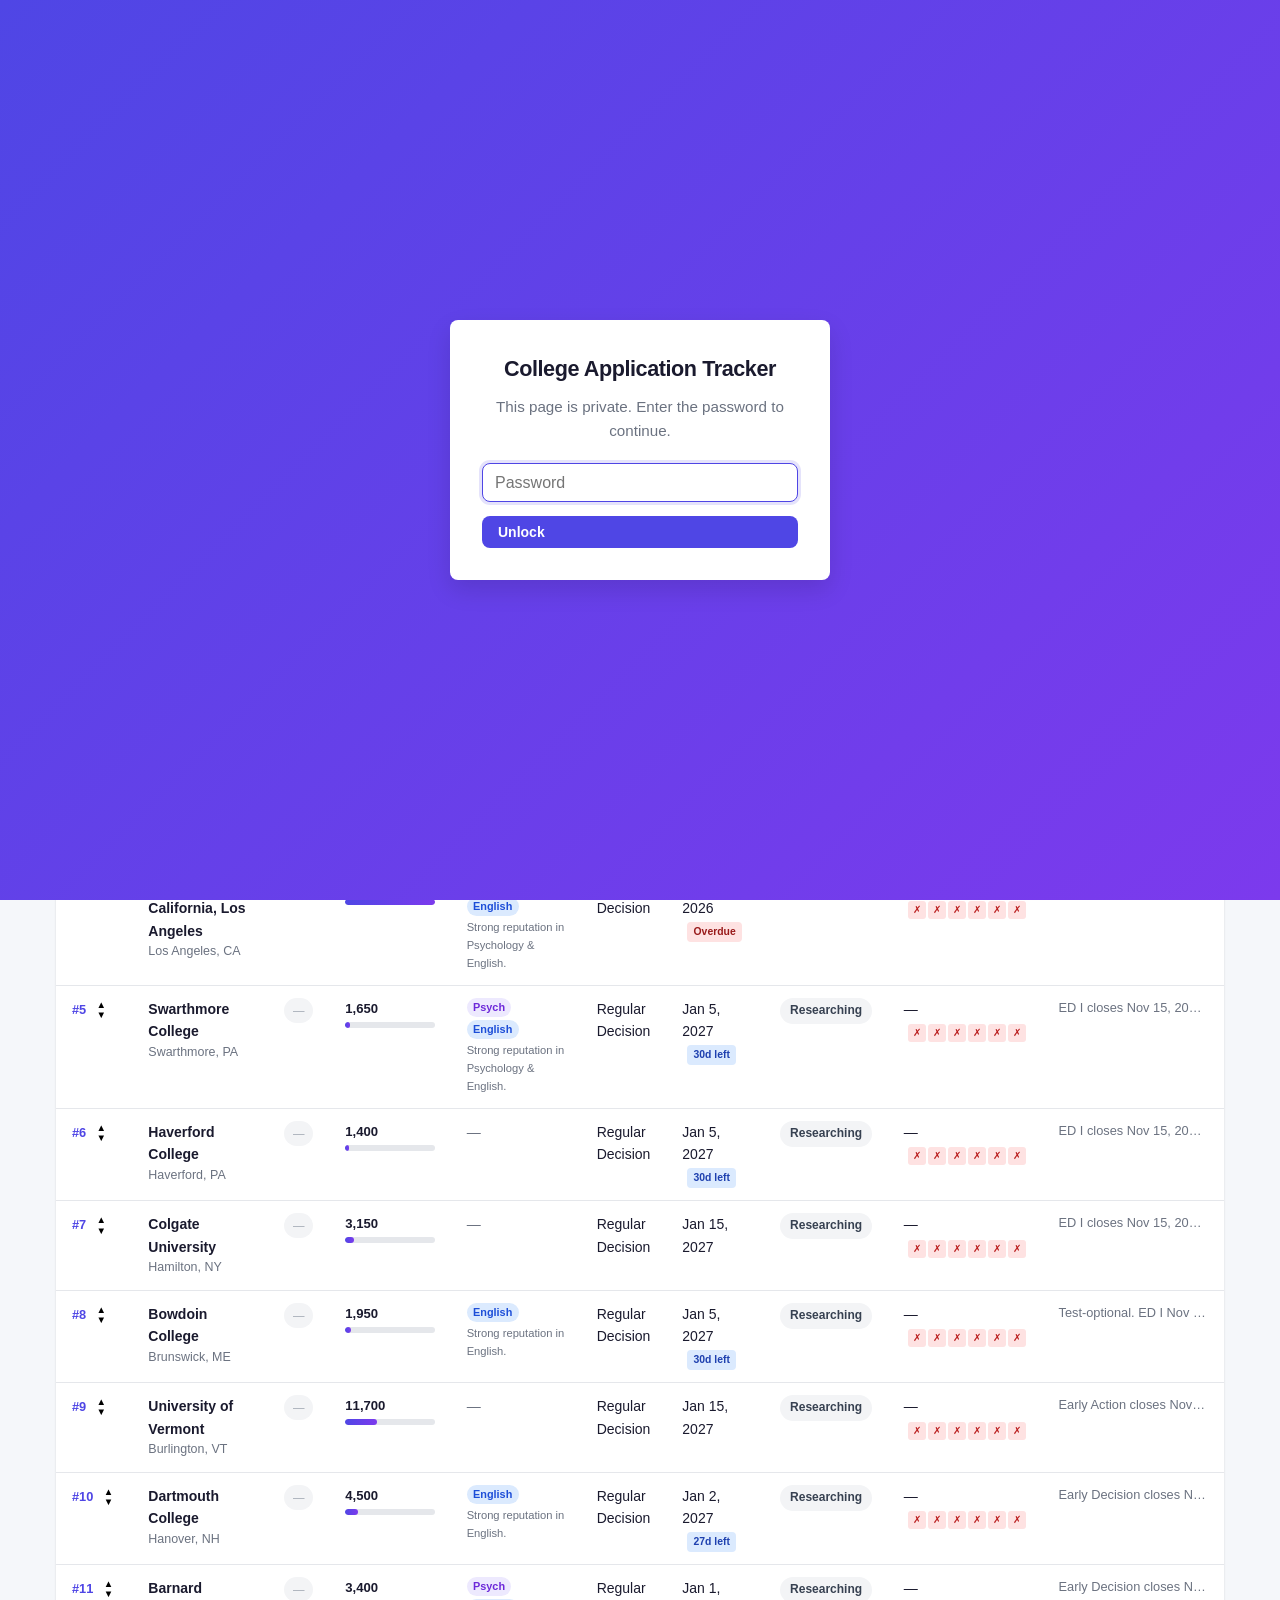
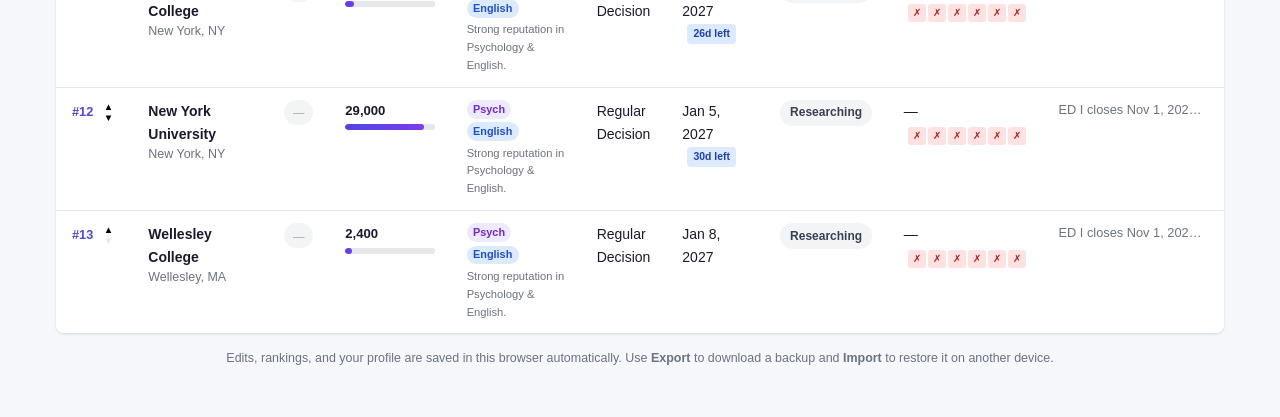
==== index.html @ eaf86e6b "Add Programs column for psychology and English strength Adds psych/english reputation flags to the r" ====
<!DOCTYPE html>
<html lang="en">
<head>
  <meta charset="UTF-8">
  <meta name="viewport" content="width=device-width, initial-scale=1.0">
  <title>College Application Tracker &mdash; 2027</title>
  <link rel="stylesheet" href="style.css">
</head>
<body class="locked">
  <!-- Password gate: shown until the correct password is entered. -->
  <div class="auth-gate" id="auth-gate">
    <form class="auth-box" id="auth-form" autocomplete="off">
      <h1 class="auth-title">College Application Tracker</h1>
      <p class="auth-prompt">This page is private. Enter the password to continue.</p>
      <input type="password" id="auth-input" class="auth-input"
             placeholder="Password" autocomplete="current-password" aria-label="Password" />
      <button type="submit" class="btn btn-primary auth-submit">Unlock</button>
      <p class="auth-error" id="auth-error" hidden>Incorrect password &mdash; try again.</p>
    </form>
  </div>

  <header>
    <h1>College Application Tracker</h1>
    <p class="subtitle">2026&ndash;27 application cycle &bull; entering Fall 2027</p>
  </header>

  <main>
    <!-- Stats Dashboard -->
    <section class="stats-bar" id="stats-bar">
      <div class="stat-card">
        <span class="stat-number" id="stat-total">0</span>
        <span class="stat-label">Total</span>
      </div>
      <div class="stat-card stat-researching">
        <span class="stat-number" id="stat-researching">0</span>
        <span class="stat-label">Researching</span>
      </div>
      <div class="stat-card stat-in-progress">
        <span class="stat-number" id="stat-in-progress">0</span>
        <span class="stat-label">In Progress</span>
      </div>
      <div class="stat-card stat-submitted">
        <span class="stat-number" id="stat-submitted">0</span>
        <span class="stat-label">Submitted</span>
      </div>
      <div class="stat-card stat-accepted">
        <span class="stat-number" id="stat-accepted">0</span>
        <span class="stat-label">Accepted</span>
      </div>
      <div class="stat-card stat-rejected">
        <span class="stat-number" id="stat-rejected">0</span>
        <span class="stat-label">Rejected</span>
      </div>
    </section>

    <!-- My Profile -->
    <section class="profile-panel" id="profile-panel">
      <button class="profile-toggle" id="profile-toggle">
        <span class="profile-toggle-label">My Profile</span>
        <span class="profile-toggle-summary" id="profile-summary"></span>
        <span class="profile-toggle-arrow" id="profile-arrow">&#9660;</span>
      </button>
      <div class="profile-body" id="profile-body" hidden>
        <div class="form-row">
          <div class="form-group">
            <label for="profile-gpa">GPA (unweighted, 0&ndash;4.0)</label>
            <input type="number" id="profile-gpa" min="0" max="4.0" step="0.01" placeholder="e.g. 3.85" />
          </div>
          <div class="form-group">
            <label for="profile-sat">SAT Score (400&ndash;1600)</label>
            <input type="number" id="profile-sat" min="400" max="1600" step="10" placeholder="e.g. 1450" />
          </div>
          <div class="form-group">
            <label for="profile-act">ACT Score (1&ndash;36)</label>
            <input type="number" id="profile-act" min="1" max="36" step="1" placeholder="e.g. 33" />
          </div>
        </div>
        <div class="form-row">
          <div class="form-group">
            <label for="profile-aps">AP / IB / Honors Courses</label>
            <input type="number" id="profile-aps" min="0" step="1" placeholder="e.g. 8" />
          </div>
          <div class="form-group">
            <label for="profile-ec-strength">Extracurricular Strength</label>
            <select id="profile-ec-strength">
              <option value="">-- Select --</option>
              <option value="1">Low</option>
              <option value="2">Average</option>
              <option value="3">Strong</option>
              <option value="4">Exceptional</option>
            </select>
          </div>
          <div class="form-group">
            <label>&nbsp;</label>
            <button class="btn btn-primary" id="profile-save">Save Profile</button>
          </div>
        </div>
      </div>
    </section>

    <!-- Preference Ranker -->
    <section class="ranker-panel" id="ranker-panel">
      <button class="ranker-toggle" id="ranker-toggle">
        <span class="ranker-toggle-label">Preference Ranker</span>
        <span class="ranker-toggle-summary" id="ranker-summary"></span>
        <span class="ranker-toggle-arrow" id="ranker-arrow">&#9660;</span>
      </button>
      <div class="ranker-body" id="ranker-body" hidden>
        <p class="ranker-instructions">Drag colleges to order them by personal preference &mdash; <strong>#1 is your top choice</strong>. Use the arrows if you prefer not to drag. Your ranking is saved automatically.</p>
        <ol class="ranker-list" id="ranker-list"></ol>
      </div>
    </section>

    <!-- Controls -->
    <section class="controls">
      <button class="btn btn-primary" id="btn-add">+ Add College</button>
      <button class="btn btn-secondary" id="btn-bulk-add">Bulk Add</button>
      <button class="btn btn-secondary" id="btn-export">Export</button>
      <button class="btn btn-secondary" id="btn-import">Import</button>
      <input type="file" id="import-file" accept="application/json,.json" hidden />
      <div class="controls-right">
        <input type="text" id="search-input" placeholder="Search colleges..." />
        <select id="filter-status">
          <option value="all">All Statuses</option>
          <option value="Researching">Researching</option>
          <option value="In Progress">In Progress</option>
          <option value="Submitted">Submitted</option>
          <option value="Accepted">Accepted</option>
          <option value="Rejected">Rejected</option>
          <option value="Waitlisted">Waitlisted</option>
          <option value="Deferred">Deferred</option>
          <option value="Withdrawn">Withdrawn</option>
        </select>
        <select id="sort-by">
          <option value="preference">Sort by Preference</option>
          <option value="deadline">Sort by Deadline</option>
          <option value="name">Sort by Name</option>
          <option value="status">Sort by Status</option>
          <option value="added">Sort by Date Added</option>
          <option value="fit">Sort by Fit</option>
        </select>
      </div>
    </section>

    <!-- Application Table -->
    <section class="table-container">
      <table id="app-table">
        <thead>
          <tr>
            <th>Rank</th>
            <th>College Name</th>
            <th>Fit</th>
            <th>Enrollment</th>
            <th>Programs</th>
            <th>Type</th>
            <th>Deadline</th>
            <th>Status</th>
            <th>Decision</th>
            <th>Notes</th>
            <th>Actions</th>
          </tr>
        </thead>
        <tbody id="app-tbody">
        </tbody>
      </table>
      <div class="empty-state" id="empty-state">
        <p>No applications yet. Click <strong>+ Add College</strong> to get started!</p>
      </div>
    </section>

    <p class="storage-note">Edits, rankings, and your profile are saved in this browser automatically. Use <strong>Export</strong> to download a backup and <strong>Import</strong> to restore it on another device.</p>
  </main>

  <!-- Add/Edit Modal -->
  <div class="modal-overlay" id="modal-overlay">
    <div class="modal">
      <div class="modal-header">
        <h2 id="modal-title">Add College</h2>
        <button class="modal-close" id="modal-close">&times;</button>
      </div>
      <form id="app-form">
        <div class="form-row">
          <div class="form-group">
            <label for="college-name">College Name *</label>
            <input type="text" id="college-name" required placeholder="e.g. Brown University" />
          </div>
          <div class="form-group">
            <label for="college-location">Location</label>
            <input type="text" id="college-location" placeholder="e.g. Providence, RI" />
          </div>
        </div>
        <div class="form-row">
          <div class="form-group">
            <label for="app-type">Application Type</label>
            <select id="app-type">
              <option value="Regular Decision">Regular Decision</option>
              <option value="Early Action">Early Action</option>
              <option value="Restrictive Early Action">Restrictive Early Action</option>
              <option value="Early Decision">Early Decision</option>
              <option value="Early Decision II">Early Decision II</option>
              <option value="Rolling">Rolling</option>
            </select>
          </div>
          <div class="form-group">
            <label for="app-deadline">Deadline</label>
            <input type="date" id="app-deadline" />
          </div>
        </div>
        <div class="form-row">
          <div class="form-group">
            <label for="app-status">Status</label>
            <select id="app-status">
              <option value="Researching">Researching</option>
              <option value="In Progress">In Progress</option>
              <option value="Submitted">Submitted</option>
              <option value="Accepted">Accepted</option>
              <option value="Rejected">Rejected</option>
              <option value="Waitlisted">Waitlisted</option>
              <option value="Deferred">Deferred</option>
              <option value="Withdrawn">Withdrawn</option>
            </select>
          </div>
          <div class="form-group">
            <label for="decision-date">Decision Date</label>
            <input type="date" id="decision-date" />
          </div>
        </div>
        <div class="form-row">
          <div class="form-group">
            <label for="app-portal">Application Portal URL</label>
            <input type="url" id="app-portal" placeholder="https://..." />
          </div>
          <div class="form-group">
            <label for="app-fee">Application Fee ($)</label>
            <input type="number" id="app-fee" min="0" step="1" placeholder="0" />
          </div>
          <div class="form-group">
            <label for="college-enrollment">Undergraduate Enrollment</label>
            <input type="number" id="college-enrollment" min="0" step="100" placeholder="e.g. 7200" />
          </div>
        </div>
        <div class="form-row">
          <div class="form-group">
            <label for="college-avg-gpa">Avg Admitted GPA</label>
            <input type="number" id="college-avg-gpa" min="0" max="4.0" step="0.01" placeholder="e.g. 3.9" />
          </div>
          <div class="form-group">
            <label for="college-sat-mid">SAT Middle 50% (low&ndash;high)</label>
            <div class="range-inputs">
              <input type="number" id="college-sat-low" min="400" max="1600" step="10" placeholder="Low" />
              <span class="range-sep">&ndash;</span>
              <input type="number" id="college-sat-high" min="400" max="1600" step="10" placeholder="High" />
            </div>
          </div>
          <div class="form-group">
            <label for="college-accept-rate">Acceptance Rate (%)</label>
            <input type="number" id="college-accept-rate" min="0" max="100" step="0.1" placeholder="e.g. 5.5" />
          </div>
        </div>
        <div class="form-row checklist-section">
          <div class="form-group full-width">
            <label>Checklist</label>
            <div class="checklist">
              <label class="check-item"><input type="checkbox" id="chk-essay" /> Essays</label>
              <label class="check-item"><input type="checkbox" id="chk-lor" /> Letters of Rec</label>
              <label class="check-item"><input type="checkbox" id="chk-transcript" /> Transcript</label>
              <label class="check-item"><input type="checkbox" id="chk-scores" /> Test Scores</label>
              <label class="check-item"><input type="checkbox" id="chk-financial" /> Financial Aid</label>
              <label class="check-item"><input type="checkbox" id="chk-interview" /> Interview</label>
            </div>
          </div>
        </div>
        <div class="form-group full-width">
          <label for="app-visit-date">Campus Visit Date</label>
          <input type="date" id="app-visit-date" />
        </div>
        <div class="form-group full-width">
          <label for="app-visit-notes">Visit Notes &amp; Impressions</label>
          <textarea id="app-visit-notes" rows="3" placeholder="Tour guide, campus vibe, dorms, dining, students you met, what stood out..."></textarea>
        </div>
        <div class="form-group full-width">
          <label for="app-notes">Notes</label>
          <textarea id="app-notes" rows="3" placeholder="Any extra notes..."></textarea>
        </div>
        <div class="form-actions">
          <button type="button" class="btn btn-secondary" id="btn-cancel">Cancel</button>
          <button type="submit" class="btn btn-primary" id="btn-save">Save</button>
        </div>
      </form>
    </div>
  </div>

  <!-- Delete Confirmation Modal -->
  <div class="modal-overlay" id="delete-modal-overlay">
    <div class="modal modal-small">
      <div class="modal-header">
        <h2>Confirm Delete</h2>
        <button class="modal-close" id="delete-modal-close">&times;</button>
      </div>
      <p id="delete-msg">Are you sure you want to delete this application?</p>
      <div class="form-actions">
        <button class="btn btn-secondary" id="delete-cancel">Cancel</button>
        <button class="btn btn-danger" id="delete-confirm">Delete</button>
      </div>
    </div>
  </div>

  <!-- Bulk Add Modal -->
  <div class="modal-overlay" id="bulk-modal-overlay">
    <div class="modal">
      <div class="modal-header">
        <h2>Bulk Add Colleges</h2>
        <button class="modal-close" id="bulk-modal-close">&times;</button>
      </div>
      <p class="bulk-instructions">Enter one college per line. Add a location after a comma or in parentheses &mdash; e.g. <code>Brown University, Providence RI</code> or <code>Cornell University (Ithaca, NY)</code>.</p>
      <textarea id="bulk-textarea" rows="10" placeholder="Harvard University, Cambridge MA
Cornell University (Ithaca, NY)
Williams College (Williamstown, MA)
..."></textarea>
      <div class="form-row bulk-defaults">
        <div class="form-group">
          <label for="bulk-type">Default Application Type</label>
          <select id="bulk-type">
            <option value="Regular Decision">Regular Decision</option>
            <option value="Early Action">Early Action</option>
            <option value="Restrictive Early Action">Restrictive Early Action</option>
            <option value="Early Decision">Early Decision</option>
            <option value="Early Decision II">Early Decision II</option>
            <option value="Rolling">Rolling</option>
          </select>
        </div>
        <div class="form-group">
          <label for="bulk-status">Default Status</label>
          <select id="bulk-status">
            <option value="Researching">Researching</option>
            <option value="In Progress">In Progress</option>
            <option value="Submitted">Submitted</option>
          </select>
        </div>
      </div>
      <div id="bulk-preview" class="bulk-preview" hidden></div>
      <div class="form-actions">
        <button class="btn btn-secondary" id="bulk-cancel">Cancel</button>
        <button class="btn btn-primary" id="bulk-submit">Add Colleges</button>
      </div>
    </div>
  </div>

  <script src="auth.js"></script>
  <script src="app.js"></script>
</body>
</html>
---- style.css ----
/* === Reset & Base === */
*, *::before, *::after {
  box-sizing: border-box;
  margin: 0;
  padding: 0;
}

:root {
  --bg: #f5f7fa;
  --surface: #ffffff;
  --text: #1a1a2e;
  --text-muted: #6b7280;
  --border: #e5e7eb;
  --primary: #4f46e5;
  --primary-hover: #4338ca;
  --danger: #ef4444;
  --danger-hover: #dc2626;
  --radius: 8px;
  --shadow: 0 1px 3px rgba(0, 0, 0, 0.08), 0 1px 2px rgba(0, 0, 0, 0.06);
  --shadow-lg: 0 10px 25px rgba(0, 0, 0, 0.12);
}

body {
  font-family: -apple-system, BlinkMacSystemFont, "Segoe UI", Roboto, "Helvetica Neue", Arial, sans-serif;
  background: var(--bg);
  color: var(--text);
  line-height: 1.6;
  min-height: 100vh;
}

/* === Header === */
header {
  background: linear-gradient(135deg, #4f46e5 0%, #7c3aed 100%);
  color: #fff;
  text-align: center;
  padding: 2rem 1rem;
}

header h1 {
  font-size: 1.8rem;
  font-weight: 700;
  letter-spacing: -0.02em;
}

.subtitle {
  opacity: 0.85;
  font-size: 0.95rem;
  margin-top: 0.25rem;
}

/* === Main === */
main {
  max-width: 1200px;
  margin: 0 auto;
  padding: 1.5rem 1rem 3rem;
}

/* === Stats Bar === */
.stats-bar {
  display: flex;
  gap: 0.75rem;
  flex-wrap: wrap;
  margin-bottom: 1.5rem;
}

.stat-card {
  flex: 1;
  min-width: 100px;
  background: var(--surface);
  border-radius: var(--radius);
  padding: 0.75rem 1rem;
  text-align: center;
  box-shadow: var(--shadow);
  border-left: 4px solid var(--border);
}

.stat-card.stat-researching { border-left-color: #6b7280; }
.stat-card.stat-in-progress { border-left-color: #f59e0b; }
.stat-card.stat-submitted { border-left-color: #3b82f6; }
.stat-card.stat-accepted { border-left-color: #10b981; }
.stat-card.stat-rejected { border-left-color: #ef4444; }

.stat-number {
  display: block;
  font-size: 1.5rem;
  font-weight: 700;
}

.stat-label {
  font-size: 0.75rem;
  text-transform: uppercase;
  color: var(--text-muted);
  letter-spacing: 0.04em;
}

/* === Controls === */
.controls {
  display: flex;
  flex-wrap: wrap;
  gap: 0.75rem;
  align-items: center;
  margin-bottom: 1.25rem;
}

.controls-right {
  display: flex;
  gap: 0.5rem;
  flex-wrap: wrap;
  margin-left: auto;
}

.controls input[type="text"],
.controls select {
  padding: 0.5rem 0.75rem;
  border: 1px solid var(--border);
  border-radius: var(--radius);
  font-size: 0.875rem;
  background: var(--surface);
  color: var(--text);
}

.controls input[type="text"] {
  width: 200px;
}

.controls input[type="text"]:focus,
.controls select:focus {
  outline: none;
  border-color: var(--primary);
  box-shadow: 0 0 0 3px rgba(79, 70, 229, 0.15);
}

/* === Buttons === */
.btn {
  display: inline-flex;
  align-items: center;
  gap: 0.35rem;
  padding: 0.5rem 1rem;
  border: none;
  border-radius: var(--radius);
  font-size: 0.875rem;
  font-weight: 600;
  cursor: pointer;
  transition: background 0.15s, box-shadow 0.15s;
}

.btn-primary {
  background: var(--primary);
  color: #fff;
}
.btn-primary:hover {
  background: var(--primary-hover);
}

.btn-secondary {
  background: var(--border);
  color: var(--text);
}
.btn-secondary:hover {
  background: #d1d5db;
}

.btn-danger {
  background: var(--danger);
  color: #fff;
}
.btn-danger:hover {
  background: var(--danger-hover);
}

.btn-icon {
  background: none;
  border: none;
  font-size: 1.1rem;
  cursor: pointer;
  padding: 0.25rem 0.4rem;
  border-radius: 4px;
  transition: background 0.15s;
}
.btn-icon:hover {
  background: var(--bg);
}

/* === Table === */
.table-container {
  background: var(--surface);
  border-radius: var(--radius);
  box-shadow: var(--shadow);
  overflow-x: auto;
}

table {
  width: 100%;
  border-collapse: collapse;
}

thead th {
  text-align: left;
  padding: 0.75rem 1rem;
  font-size: 0.75rem;
  text-transform: uppercase;
  letter-spacing: 0.05em;
  color: var(--text-muted);
  border-bottom: 2px solid var(--border);
  white-space: nowrap;
}

tbody td {
  padding: 0.75rem 1rem;
  border-bottom: 1px solid var(--border);
  font-size: 0.875rem;
  vertical-align: top;
}

tbody tr:last-child td {
  border-bottom: none;
}

tbody tr:hover {
  background: #f9fafb;
}

.col-name strong {
  display: block;
}

.college-location {
  display: block;
  font-size: 0.78rem;
  color: var(--text-muted);
}

.portal-link {
  font-size: 0.75rem;
  color: var(--primary);
  text-decoration: none;
}
.portal-link:hover {
  text-decoration: underline;
}

.visit-badge {
  display: inline-block;
  margin-top: 0.2rem;
  padding: 0.05rem 0.4rem;
  font-size: 0.68rem;
  font-weight: 600;
  color: #047857;
  background: #d1fae5;
  border-radius: 999px;
  cursor: help;
}

.col-enrollment {
  min-width: 110px;
}

.enroll-wrap {
  cursor: help;
}

.enroll-num {
  display: block;
  font-size: 0.82rem;
  font-weight: 600;
  color: var(--text);
}

.enroll-bar {
  display: block;
  margin-top: 0.2rem;
  height: 6px;
  width: 100%;
  background: var(--border);
  border-radius: 999px;
  overflow: hidden;
}

.enroll-fill {
  display: block;
  height: 100%;
  background: linear-gradient(90deg, #4f46e5, #7c3aed);
  border-radius: 999px;
}

.enroll-na {
  color: var(--text-muted);
}

.col-programs {
  min-width: 130px;
}

.prog-wrap {
  display: flex;
  flex-direction: column;
  gap: 0.2rem;
  align-items: flex-start;
}

.prog-badge {
  display: inline-block;
  padding: 0.05rem 0.4rem;
  margin-right: 0.25rem;
  font-size: 0.68rem;
  font-weight: 600;
  border-radius: 999px;
}

.prog-psych {
  color: #6d28d9;
  background: #ede9fe;
}

.prog-english {
  color: #1d4ed8;
  background: #dbeafe;
}

.prog-note {
  font-size: 0.7rem;
  color: var(--text-muted);
}

.prog-na {
  color: var(--text-muted);
}

.col-notes {
  max-width: 180px;
  overflow: hidden;
  text-overflow: ellipsis;
  white-space: nowrap;
  color: var(--text-muted);
  font-size: 0.8rem;
}

.col-actions {
  white-space: nowrap;
}

/* === Status Badges === */
.status-badge {
  display: inline-block;
  padding: 0.2rem 0.6rem;
  border-radius: 999px;
  font-size: 0.75rem;
  font-weight: 600;
  white-space: nowrap;
}

.status-researching { background: #f3f4f6; color: #374151; }
.status-in-progress { background: #fef3c7; color: #92400e; }
.status-submitted { background: #dbeafe; color: #1e40af; }
.status-accepted { background: #d1fae5; color: #065f46; }
.status-rejected { background: #fee2e2; color: #991b1b; }
.status-waitlisted { background: #ede9fe; color: #5b21b6; }
.status-deferred { background: #fce7f3; color: #9d174d; }
.status-withdrawn { background: #e5e7eb; color: #6b7280; }

/* === Deadline Tags === */
.deadline-tag {
  display: inline-block;
  font-size: 0.65rem;
  font-weight: 700;
  padding: 0.1rem 0.4rem;
  border-radius: 4px;
  margin-left: 0.3rem;
  vertical-align: middle;
}

.deadline-tag.overdue { background: #fee2e2; color: #991b1b; }
.deadline-tag.urgent { background: #fef3c7; color: #92400e; }
.deadline-tag.soon { background: #dbeafe; color: #1e40af; }

/* === Checklist badges === */
.checklist-summary {
  display: inline-flex;
  gap: 2px;
  margin-left: 0.3rem;
}

.chk-badge {
  display: inline-block;
  width: 18px;
  height: 18px;
  line-height: 18px;
  text-align: center;
  font-size: 0.6rem;
  border-radius: 3px;
  background: #fee2e2;
  color: #b91c1c;
}

.chk-badge.chk-done {
  background: #d1fae5;
  color: #065f46;
}

/* === Empty State === */
.empty-state {
  padding: 3rem 1rem;
  text-align: center;
  color: var(--text-muted);
}

/* === Modal === */
.modal-overlay {
  display: none;
  position: fixed;
  inset: 0;
  background: rgba(0, 0, 0, 0.45);
  z-index: 1000;
  align-items: center;
  justify-content: center;
}

.modal-overlay.active {
  display: flex;
}

.modal {
  background: var(--surface);
  border-radius: 12px;
  width: 95%;
  max-width: 620px;
  max-height: 90vh;
  overflow-y: auto;
  box-shadow: var(--shadow-lg);
  padding: 1.5rem;
}

.modal-small {
  max-width: 400px;
}

.modal-header {
  display: flex;
  justify-content: space-between;
  align-items: center;
  margin-bottom: 1.25rem;
}

.modal-header h2 {
  font-size: 1.15rem;
}

.modal-close {
  background: none;
  border: none;
  font-size: 1.5rem;
  cursor: pointer;
  color: var(--text-muted);
  line-height: 1;
}
.modal-close:hover {
  color: var(--text);
}

/* === Form === */
.form-row {
  display: flex;
  gap: 1rem;
  margin-bottom: 0.85rem;
}

.form-group {
  flex: 1;
  display: flex;
  flex-direction: column;
}

.form-group.full-width {
  flex-basis: 100%;
}

.form-group label {
  font-size: 0.78rem;
  font-weight: 600;
  margin-bottom: 0.25rem;
  color: var(--text-muted);
  text-transform: uppercase;
  letter-spacing: 0.03em;
}

.form-group input,
.form-group select,
.form-group textarea {
  padding: 0.5rem 0.65rem;
  border: 1px solid var(--border);
  border-radius: 6px;
  font-size: 0.875rem;
  font-family: inherit;
  color: var(--text);
  background: #fff;
}

.form-group input:focus,
.form-group select:focus,
.form-group textarea:focus {
  outline: none;
  border-color: var(--primary);
  box-shadow: 0 0 0 3px rgba(79, 70, 229, 0.15);
}

.checklist {
  display: flex;
  flex-wrap: wrap;
  gap: 0.75rem 1.25rem;
  margin-top: 0.25rem;
}

.check-item {
  display: flex;
  align-items: center;
  gap: 0.35rem;
  font-size: 0.875rem;
  cursor: pointer;
  text-transform: none;
  font-weight: 400;
  color: var(--text);
  letter-spacing: 0;
}

.check-item input[type="checkbox"] {
  accent-color: var(--primary);
  width: 16px;
  height: 16px;
}

.form-actions {
  display: flex;
  justify-content: flex-end;
  gap: 0.5rem;
  margin-top: 1.25rem;
}

/* === Profile Panel === */
.profile-panel {
  background: var(--surface);
  border-radius: var(--radius);
  box-shadow: var(--shadow);
  margin-bottom: 1.25rem;
  overflow: hidden;
}

.profile-toggle {
  width: 100%;
  display: flex;
  align-items: center;
  gap: 0.75rem;
  padding: 0.75rem 1rem;
  background: none;
  border: none;
  cursor: pointer;
  font-size: 0.875rem;
  color: var(--text);
  text-align: left;
}

.profile-toggle-label {
  font-weight: 700;
  font-size: 0.85rem;
  text-transform: uppercase;
  letter-spacing: 0.04em;
  color: var(--primary);
}

.profile-toggle-summary {
  color: var(--text-muted);
  font-size: 0.82rem;
}

.profile-toggle-arrow {
  margin-left: auto;
  font-size: 0.7rem;
  color: var(--text-muted);
}

.profile-body {
  padding: 0 1rem 1rem;
}

/* === Fit Badges === */
.col-fit {
  white-space: nowrap;
}

.fit-badge {
  display: inline-flex;
  align-items: center;
  gap: 0.3rem;
  padding: 0.2rem 0.55rem;
  border-radius: 999px;
  font-size: 0.72rem;
  font-weight: 700;
  cursor: default;
}

.fit-score {
  font-size: 0.65rem;
  font-weight: 400;
  opacity: 0.75;
}

.fit-safety { background: #d1fae5; color: #065f46; }
.fit-match { background: #dbeafe; color: #1e40af; }
.fit-reach { background: #fef3c7; color: #92400e; }
.fit-far-reach { background: #fee2e2; color: #991b1b; }
.fit-na { background: #f3f4f6; color: #9ca3af; font-weight: 400; }

/* === Range Inputs === */
.range-inputs {
  display: flex;
  align-items: center;
  gap: 0.35rem;
}

.range-inputs input {
  flex: 1;
  min-width: 0;
  padding: 0.5rem 0.65rem;
  border: 1px solid var(--border);
  border-radius: 6px;
  font-size: 0.875rem;
  font-family: inherit;
  color: var(--text);
  background: #fff;
}

.range-inputs input:focus {
  outline: none;
  border-color: var(--primary);
  box-shadow: 0 0 0 3px rgba(79, 70, 229, 0.15);
}

.range-sep {
  color: var(--text-muted);
  font-size: 0.9rem;
}

/* === Bulk Add === */
.bulk-instructions {
  font-size: 0.875rem;
  color: var(--text-muted);
  margin-bottom: 0.75rem;
}

.bulk-instructions code {
  background: var(--bg);
  padding: 0.1rem 0.35rem;
  border-radius: 4px;
  font-size: 0.8rem;
}

#bulk-textarea {
  width: 100%;
  padding: 0.65rem;
  border: 1px solid var(--border);
  border-radius: 6px;
  font-size: 0.875rem;
  font-family: inherit;
  color: var(--text);
  background: #fff;
  resize: vertical;
}

#bulk-textarea:focus {
  outline: none;
  border-color: var(--primary);
  box-shadow: 0 0 0 3px rgba(79, 70, 229, 0.15);
}

.bulk-defaults {
  margin-top: 0.85rem;
}

.bulk-preview {
  margin-top: 0.75rem;
  padding: 0.6rem 0.75rem;
  background: var(--bg);
  border-radius: 6px;
  font-size: 0.85rem;
}

.bulk-warn {
  color: #b45309;
  font-size: 0.8rem;
}

/* === Preference Ranker === */
.ranker-panel {
  background: var(--surface);
  border-radius: var(--radius);
  box-shadow: var(--shadow);
  margin-bottom: 1.25rem;
  overflow: hidden;
}

.ranker-toggle {
  width: 100%;
  display: flex;
  align-items: center;
  gap: 0.75rem;
  padding: 0.75rem 1rem;
  background: none;
  border: none;
  cursor: pointer;
  font-size: 0.875rem;
  color: var(--text);
  text-align: left;
}

.ranker-toggle-label {
  font-weight: 700;
  font-size: 0.85rem;
  text-transform: uppercase;
  letter-spacing: 0.04em;
  color: var(--primary);
}

.ranker-toggle-summary {
  color: var(--text-muted);
  font-size: 0.82rem;
}

.ranker-toggle-arrow {
  margin-left: auto;
  font-size: 0.7rem;
  color: var(--text-muted);
}

.ranker-body {
  padding: 0 1rem 1rem;
}

.ranker-instructions {
  font-size: 0.82rem;
  color: var(--text-muted);
  margin-bottom: 0.75rem;
}

.ranker-list {
  list-style: none;
  display: flex;
  flex-direction: column;
  gap: 0.4rem;
}

.ranker-item {
  display: flex;
  align-items: center;
  gap: 0.6rem;
  padding: 0.5rem 0.65rem;
  background: var(--bg);
  border: 1px solid var(--border);
  border-radius: 6px;
  cursor: grab;
}

.ranker-item.dragging {
  opacity: 0.5;
  background: #ede9fe;
  border-color: var(--primary);
}

.ranker-rank {
  flex-shrink: 0;
  width: 26px;
  height: 26px;
  line-height: 26px;
  text-align: center;
  background: var(--primary);
  color: #fff;
  border-radius: 999px;
  font-size: 0.78rem;
  font-weight: 700;
}

.ranker-grip {
  color: var(--text-muted);
  font-size: 0.9rem;
  letter-spacing: -3px;
  cursor: grab;
}

.ranker-name {
  flex: 1;
  font-size: 0.875rem;
  font-weight: 600;
}

.ranker-loc {
  display: block;
  font-size: 0.75rem;
  font-weight: 400;
  color: var(--text-muted);
}

.ranker-moves {
  display: flex;
  gap: 0.1rem;
}

.btn-icon:disabled {
  opacity: 0.3;
  cursor: not-allowed;
}

/* === Rank Column === */
.col-rank {
  white-space: nowrap;
}

.rank-num {
  font-weight: 700;
  font-size: 0.8rem;
  color: var(--primary);
}

.rank-control {
  display: inline-flex;
  flex-direction: column;
  margin-left: 0.2rem;
  vertical-align: middle;
}

.rank-control .btn-icon {
  font-size: 0.6rem;
  padding: 0 0.2rem;
  line-height: 1.1;
}

/* === Storage Note === */
.storage-note {
  margin-top: 1rem;
  font-size: 0.78rem;
  color: var(--text-muted);
  text-align: center;
}

/* === Responsive === */
@media (max-width: 768px) {
  header h1 {
    font-size: 1.4rem;
  }

  .controls {
    flex-direction: column;
    align-items: stretch;
  }

  .controls-right {
    margin-left: 0;
    flex-direction: column;
  }

  .controls input[type="text"] {
    width: 100%;
  }

  .form-row {
    flex-direction: column;
    gap: 0.5rem;
  }

  .stats-bar {
    gap: 0.5rem;
  }

  .stat-card {
    min-width: 80px;
    padding: 0.5rem;
  }
}

/* === Password Gate === */
body.locked {
  overflow: hidden;
}

.auth-gate {
  position: fixed;
  inset: 0;
  z-index: 1000;
  display: flex;
  align-items: center;
  justify-content: center;
  padding: 1.5rem;
  background: linear-gradient(135deg, #4f46e5 0%, #7c3aed 100%);
}

.auth-box {
  background: var(--surface);
  width: 100%;
  max-width: 380px;
  padding: 2rem;
  border-radius: var(--radius);
  box-shadow: var(--shadow-lg);
  text-align: center;
}

.auth-title {
  font-size: 1.35rem;
  font-weight: 700;
  letter-spacing: -0.02em;
  color: var(--text);
}

.auth-prompt {
  margin: 0.5rem 0 1.25rem;
  color: var(--text-muted);
  font-size: 0.95rem;
}

.auth-input {
  width: 100%;
  padding: 0.6rem 0.75rem;
  font-size: 1rem;
  border: 1px solid var(--border);
  border-radius: var(--radius);
  margin-bottom: 0.85rem;
}

.auth-input:focus {
  outline: none;
  border-color: var(--primary);
  box-shadow: 0 0 0 3px rgba(79, 70, 229, 0.15);
}

.auth-submit {
  width: 100%;
}

.auth-error {
  margin-top: 0.85rem;
  color: var(--danger);
  font-size: 0.9rem;
}
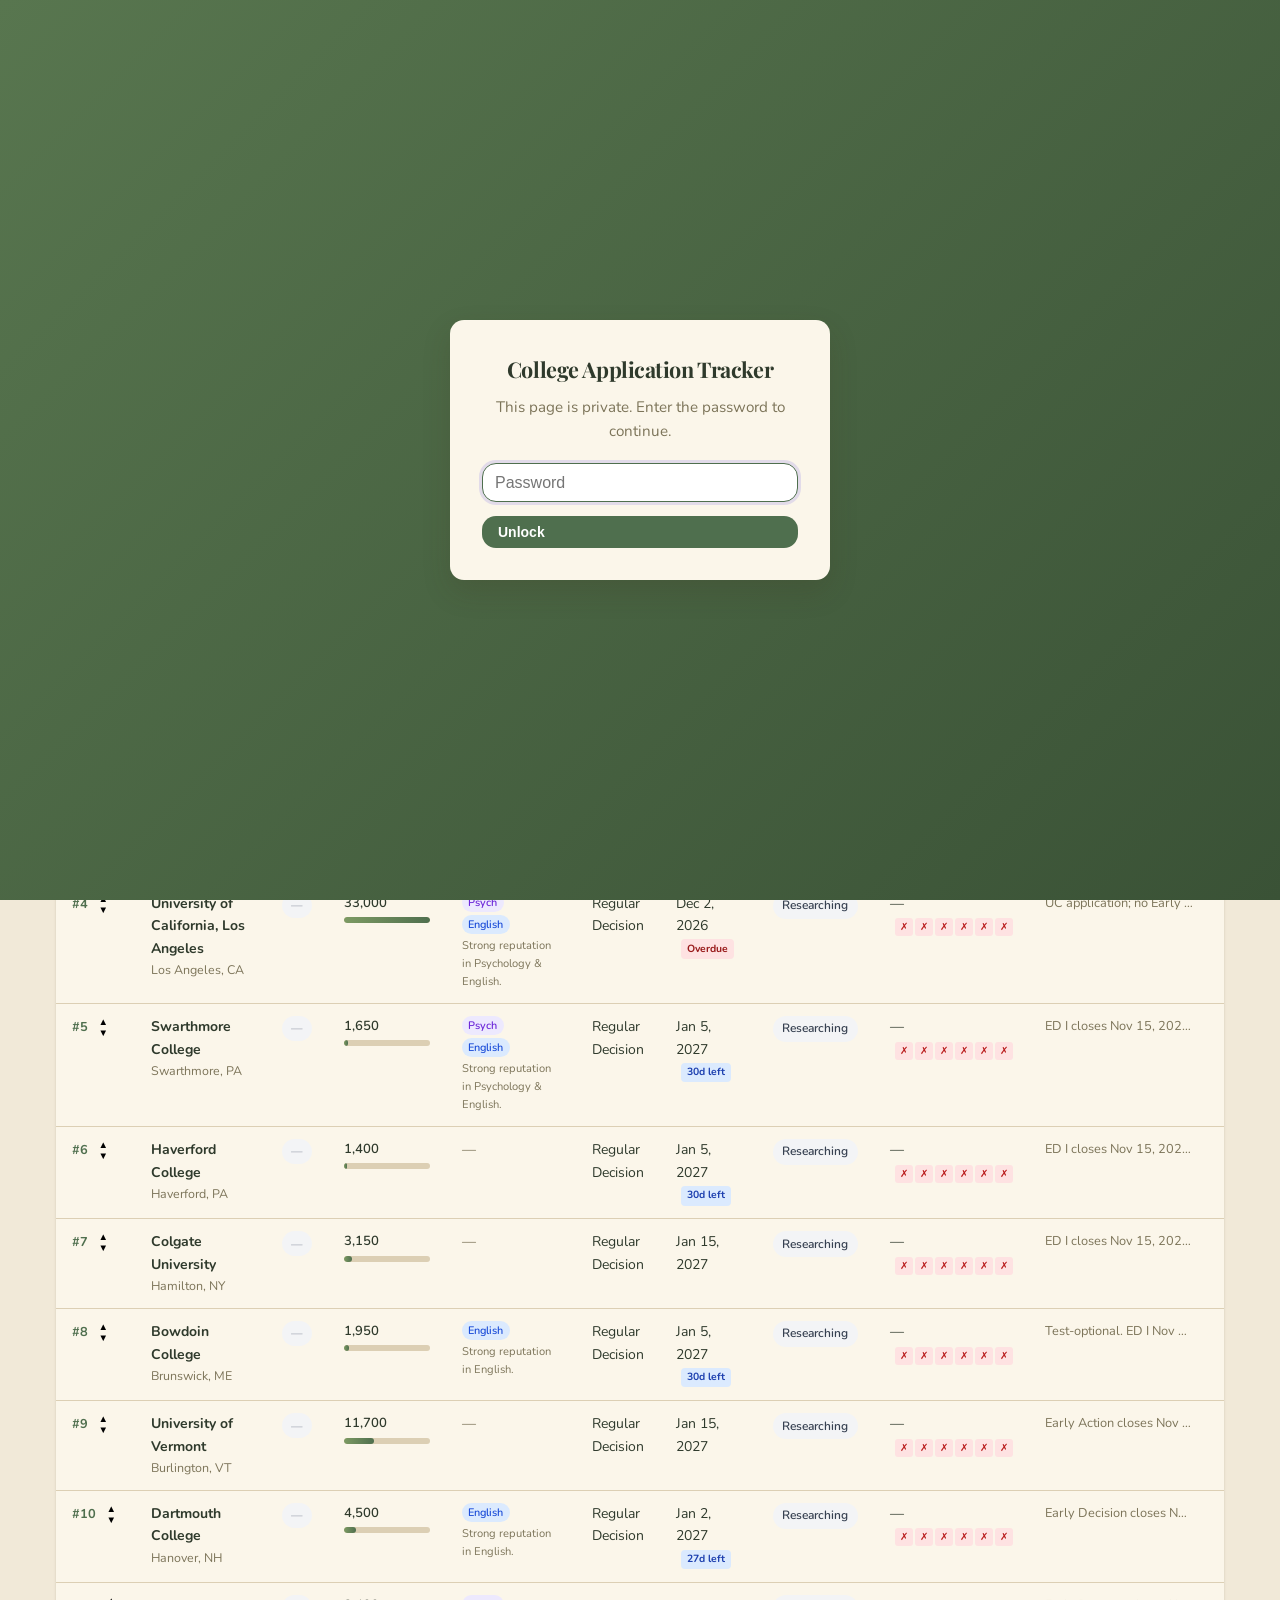
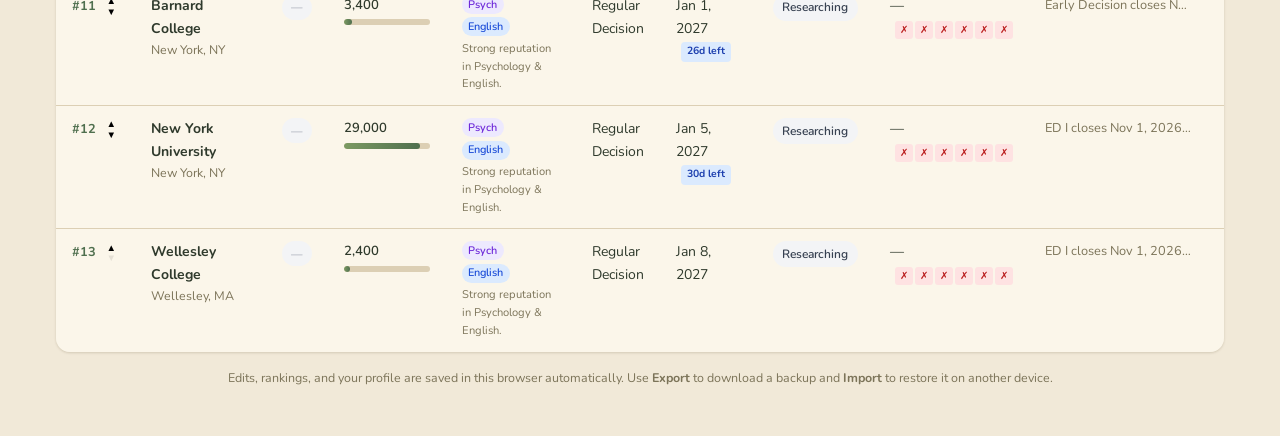
==== commit 8aef39f7: "Restyle tracker with ivy cottagecore theme Reworks the visual design toward a warm, collegiate cotta" ====
--- a/index.html
+++ b/index.html
@@ -4,6 +4,9 @@
   <meta charset="UTF-8">
   <meta name="viewport" content="width=device-width, initial-scale=1.0">
   <title>College Application Tracker &mdash; 2027</title>
+  <link rel="preconnect" href="https://fonts.googleapis.com">
+  <link rel="preconnect" href="https://fonts.gstatic.com" crossorigin>
+  <link href="https://fonts.googleapis.com/css2?family=Playfair+Display:wght@600;700&family=Nunito:wght@400;600;700&display=swap" rel="stylesheet">
   <link rel="stylesheet" href="style.css">
 </head>
 <body class="locked">
--- a/style.css
+++ b/style.css
@@ -6,22 +6,25 @@
 }
 
 :root {
-  --bg: #f5f7fa;
-  --surface: #ffffff;
-  --text: #1a1a2e;
-  --text-muted: #6b7280;
-  --border: #e5e7eb;
-  --primary: #4f46e5;
-  --primary-hover: #4338ca;
-  --danger: #ef4444;
-  --danger-hover: #dc2626;
-  --radius: 8px;
-  --shadow: 0 1px 3px rgba(0, 0, 0, 0.08), 0 1px 2px rgba(0, 0, 0, 0.06);
-  --shadow-lg: 0 10px 25px rgba(0, 0, 0, 0.12);
+  --bg: #f1e9d8;
+  --surface: #fbf6ea;
+  --surface-alt: #f3ead6;
+  --text: #2f3a2c;
+  --text-muted: #7c7459;
+  --border: #dccfb4;
+  --primary: #4f6f4e;
+  --primary-hover: #3e5a3d;
+  --accent: #b15a43;
+  --accent-honey: #d8a747;
+  --danger: #b23a2e;
+  --danger-hover: #942e24;
+  --radius: 14px;
+  --shadow: 0 1px 3px rgba(74, 60, 30, 0.10), 0 1px 2px rgba(74, 60, 30, 0.08);
+  --shadow-lg: 0 12px 28px rgba(60, 50, 25, 0.18);
 }
 
 body {
-  font-family: -apple-system, BlinkMacSystemFont, "Segoe UI", Roboto, "Helvetica Neue", Arial, sans-serif;
+  font-family: "Nunito", -apple-system, BlinkMacSystemFont, "Segoe UI", Roboto, "Helvetica Neue", Arial, sans-serif;
   background: var(--bg);
   color: var(--text);
   line-height: 1.6;
@@ -30,16 +33,33 @@
 
 /* === Header === */
 header {
-  background: linear-gradient(135deg, #4f46e5 0%, #7c3aed 100%);
-  color: #fff;
+  background: linear-gradient(135deg, #58764f 0%, #3a5236 100%);
+  color: #f7f2e3;
   text-align: center;
-  padding: 2rem 1rem;
+  padding: 2.25rem 1rem;
+  border-bottom: 5px solid var(--accent-honey);
 }
 
 header h1 {
-  font-size: 1.8rem;
+  font-family: "Playfair Display", Georgia, "Times New Roman", serif;
+  font-size: 2rem;
   font-weight: 700;
-  letter-spacing: -0.02em;
+  letter-spacing: 0.01em;
+}
+
+header h1::before,
+header h1::after {
+  content: "\2766";
+  color: var(--accent-honey);
+  font-size: 1.05rem;
+  vertical-align: middle;
+  margin: 0 0.6rem;
+  opacity: 0.95;
+}
+
+.modal-header h2,
+.auth-title {
+  font-family: "Playfair Display", Georgia, "Times New Roman", serif;
 }
 
 .subtitle {
@@ -157,7 +177,7 @@
   color: var(--text);
 }
 .btn-secondary:hover {
-  background: #d1d5db;
+  background: #cfc1a3;
 }
 
 .btn-danger {
@@ -217,7 +237,7 @@
 }
 
 tbody tr:hover {
-  background: #f9fafb;
+  background: var(--surface-alt);
 }
 
 .col-name strong {
@@ -279,7 +299,7 @@
 .enroll-fill {
   display: block;
   height: 100%;
-  background: linear-gradient(90deg, #4f46e5, #7c3aed);
+  background: linear-gradient(90deg, #7c9a63, #4f6f4e);
   border-radius: 999px;
 }
 
@@ -887,7 +907,7 @@
   align-items: center;
   justify-content: center;
   padding: 1.5rem;
-  background: linear-gradient(135deg, #4f46e5 0%, #7c3aed 100%);
+  background: linear-gradient(135deg, #58764f 0%, #3a5236 100%);
 }
 
 .auth-box {
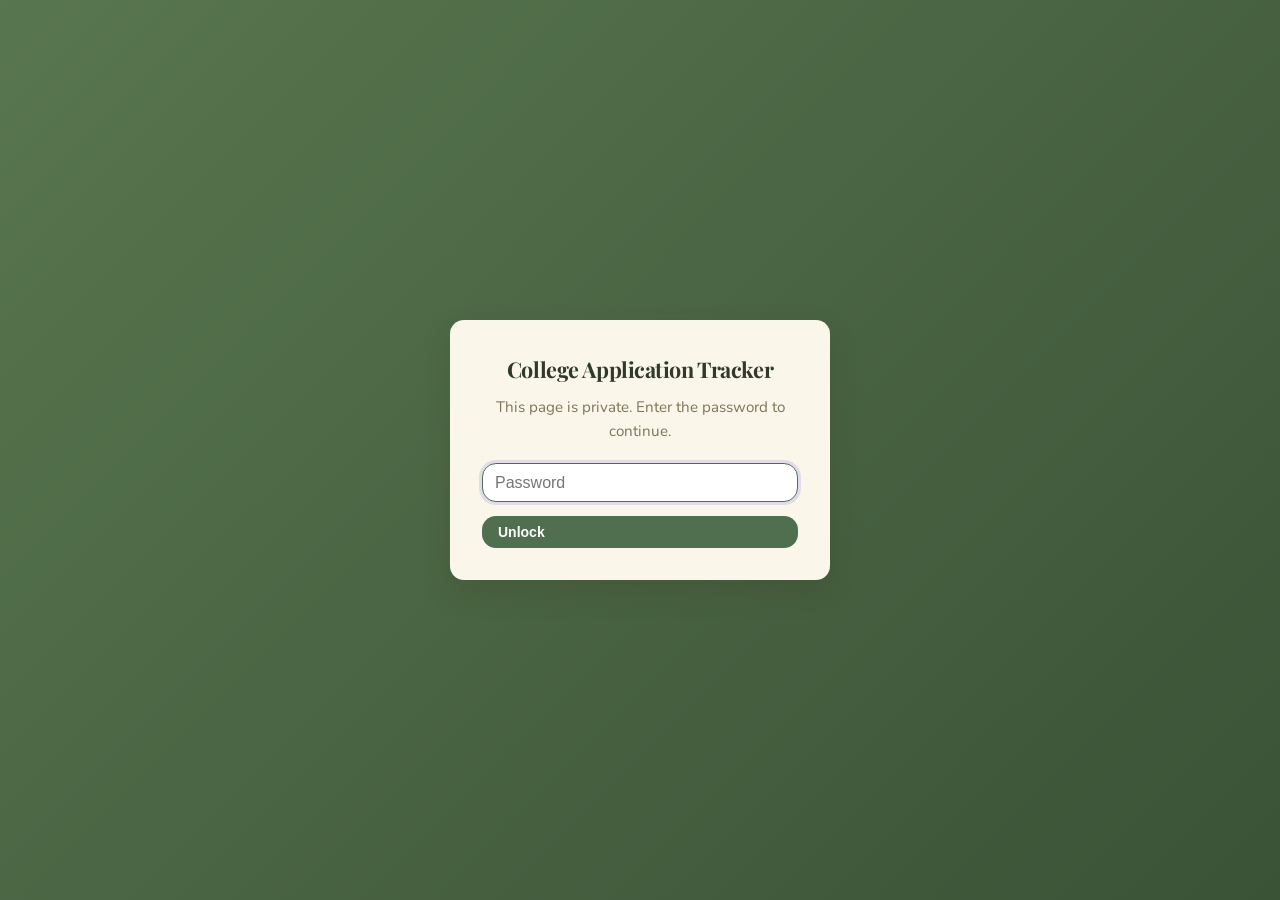
==== commit 221a2b12: "Add cross-device sync via GitHub Gist Stores tracker state in a private GitHub Gist so edits from an" ====
--- a/index.html
+++ b/index.html
@@ -120,6 +120,7 @@
       <button class="btn btn-secondary" id="btn-bulk-add">Bulk Add</button>
       <button class="btn btn-secondary" id="btn-export">Export</button>
       <button class="btn btn-secondary" id="btn-import">Import</button>
+      <button class="btn btn-secondary" id="btn-sync">Sync Settings</button>
       <input type="file" id="import-file" accept="application/json,.json" hidden />
       <div class="controls-right">
         <input type="text" id="search-input" placeholder="Search colleges..." />
@@ -171,7 +172,7 @@
       </div>
     </section>
 
-    <p class="storage-note">Edits, rankings, and your profile are saved in this browser automatically. Use <strong>Export</strong> to download a backup and <strong>Import</strong> to restore it on another device.</p>
+    <p class="storage-note">Edits, rankings, and your profile are saved in this browser automatically. Use <strong>Export</strong> to download a backup and <strong>Import</strong> to restore it on another device. <span id="sync-status" class="sync-status"></span></p>
   </main>
 
   <!-- Add/Edit Modal -->
@@ -349,6 +350,33 @@
     </div>
   </div>
 
+  <!-- Sync Settings Modal -->
+  <div class="modal-overlay" id="sync-modal-overlay">
+    <div class="modal">
+      <div class="modal-header">
+        <h2>Cross-Device Sync</h2>
+        <button class="modal-close" id="sync-modal-close">&times;</button>
+      </div>
+      <p class="sync-help">Store your tracker data in a private GitHub Gist so it stays in sync across every device you sign in on. Paste a GitHub personal access token with the <code>gist</code> scope and the ID of an (initially empty) private gist.</p>
+      <div class="form-group full-width">
+        <label for="sync-token">GitHub Personal Access Token</label>
+        <input type="password" id="sync-token" placeholder="ghp_..." autocomplete="off" />
+        <span class="sync-hint"><a href="https://github.com/settings/tokens/new?scopes=gist&description=College%20Tracker%20Sync" target="_blank" rel="noopener noreferrer">Create one &rarr;</a> (only the <code>gist</code> scope is needed)</span>
+      </div>
+      <div class="form-group full-width">
+        <label for="sync-gist">Gist ID</label>
+        <input type="text" id="sync-gist" placeholder="e.g. 5e7c8f3a1b9c..." autocomplete="off" />
+        <span class="sync-hint">The hex string at the end of the gist URL, e.g. <code>gist.github.com/you/<strong>5e7c8f3a1b9c</strong></code></span>
+      </div>
+      <div id="sync-modal-status" class="sync-modal-status" hidden></div>
+      <div class="form-actions">
+        <button type="button" class="btn btn-danger" id="sync-disconnect" hidden>Disconnect</button>
+        <button type="button" class="btn btn-secondary" id="sync-cancel">Cancel</button>
+        <button type="button" class="btn btn-primary" id="sync-connect">Connect</button>
+      </div>
+    </div>
+  </div>
+
   <script src="auth.js"></script>
   <script src="app.js"></script>
 </body>
--- a/style.css
+++ b/style.css
@@ -271,6 +271,75 @@
   cursor: help;
 }
 
+.tp-badge {
+  display: inline-block;
+  margin-top: 0.2rem;
+  margin-right: 0.25rem;
+  padding: 0.05rem 0.4rem;
+  font-size: 0.68rem;
+  font-weight: 600;
+  border-radius: 999px;
+  cursor: help;
+}
+
+.tp-optional {
+  color: #7a5a17;
+  background: #f6e7c1;
+}
+
+.tp-required {
+  color: #8a3326;
+  background: #f4d7d0;
+}
+
+.tp-blind {
+  color: #4a3d6f;
+  background: #e7e1f4;
+}
+
+.sync-status {
+  display: inline;
+  margin-left: 0.35rem;
+}
+
+.sync-link {
+  color: var(--primary);
+  text-decoration: underline;
+}
+
+.sync-hint {
+  display: block;
+  margin-top: 0.25rem;
+  font-size: 0.75rem;
+  color: var(--text-muted);
+}
+
+.sync-hint code {
+  background: var(--surface-alt);
+  padding: 0 0.25rem;
+  border-radius: 4px;
+  font-size: 0.72rem;
+}
+
+.sync-help {
+  margin: 0.5rem 0 1rem;
+  color: var(--text-muted);
+}
+
+.sync-modal-status {
+  margin: 0.75rem 0;
+  padding: 0.5rem 0.75rem;
+  border-radius: var(--radius);
+  background: var(--surface-alt);
+  color: var(--text);
+  font-size: 0.9rem;
+}
+
+.sync-modal-status.is-error {
+  background: #f4d7d0;
+  color: #8a3326;
+}
+
 .col-enrollment {
   min-width: 110px;
 }
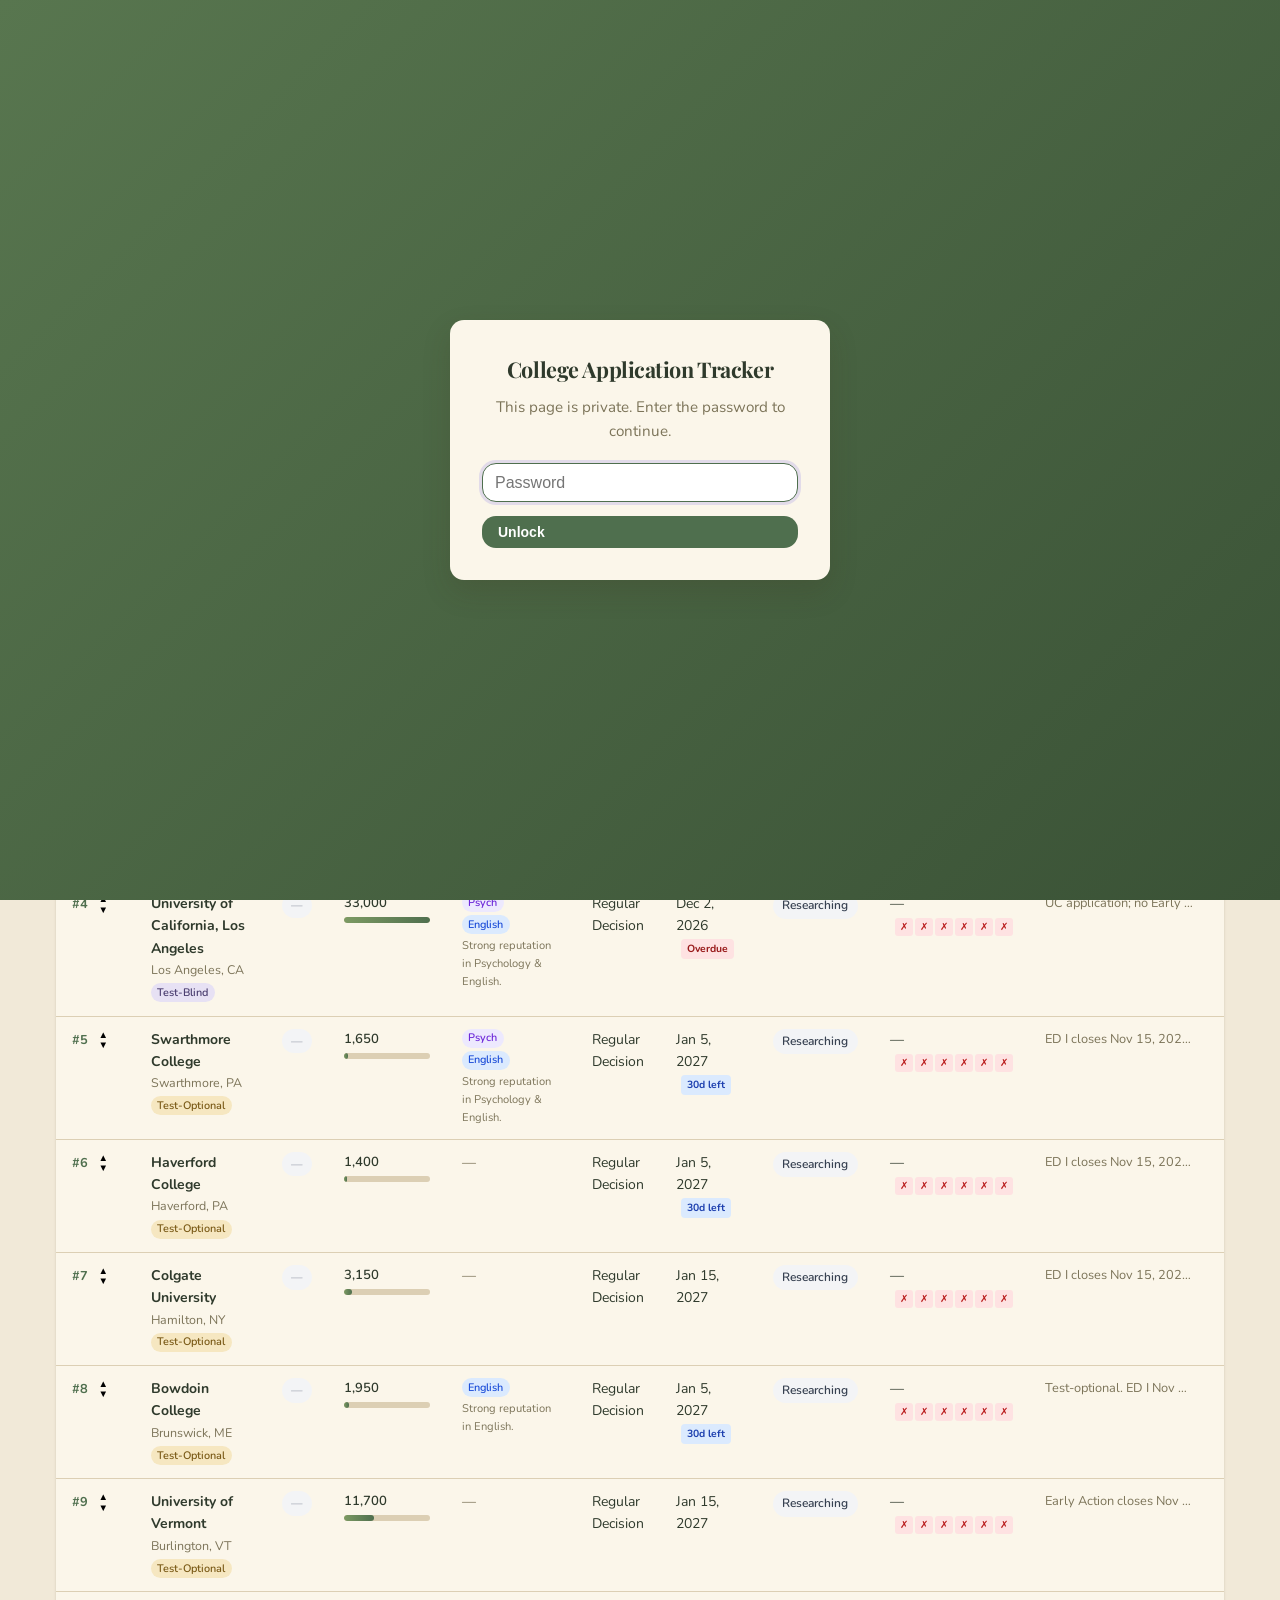
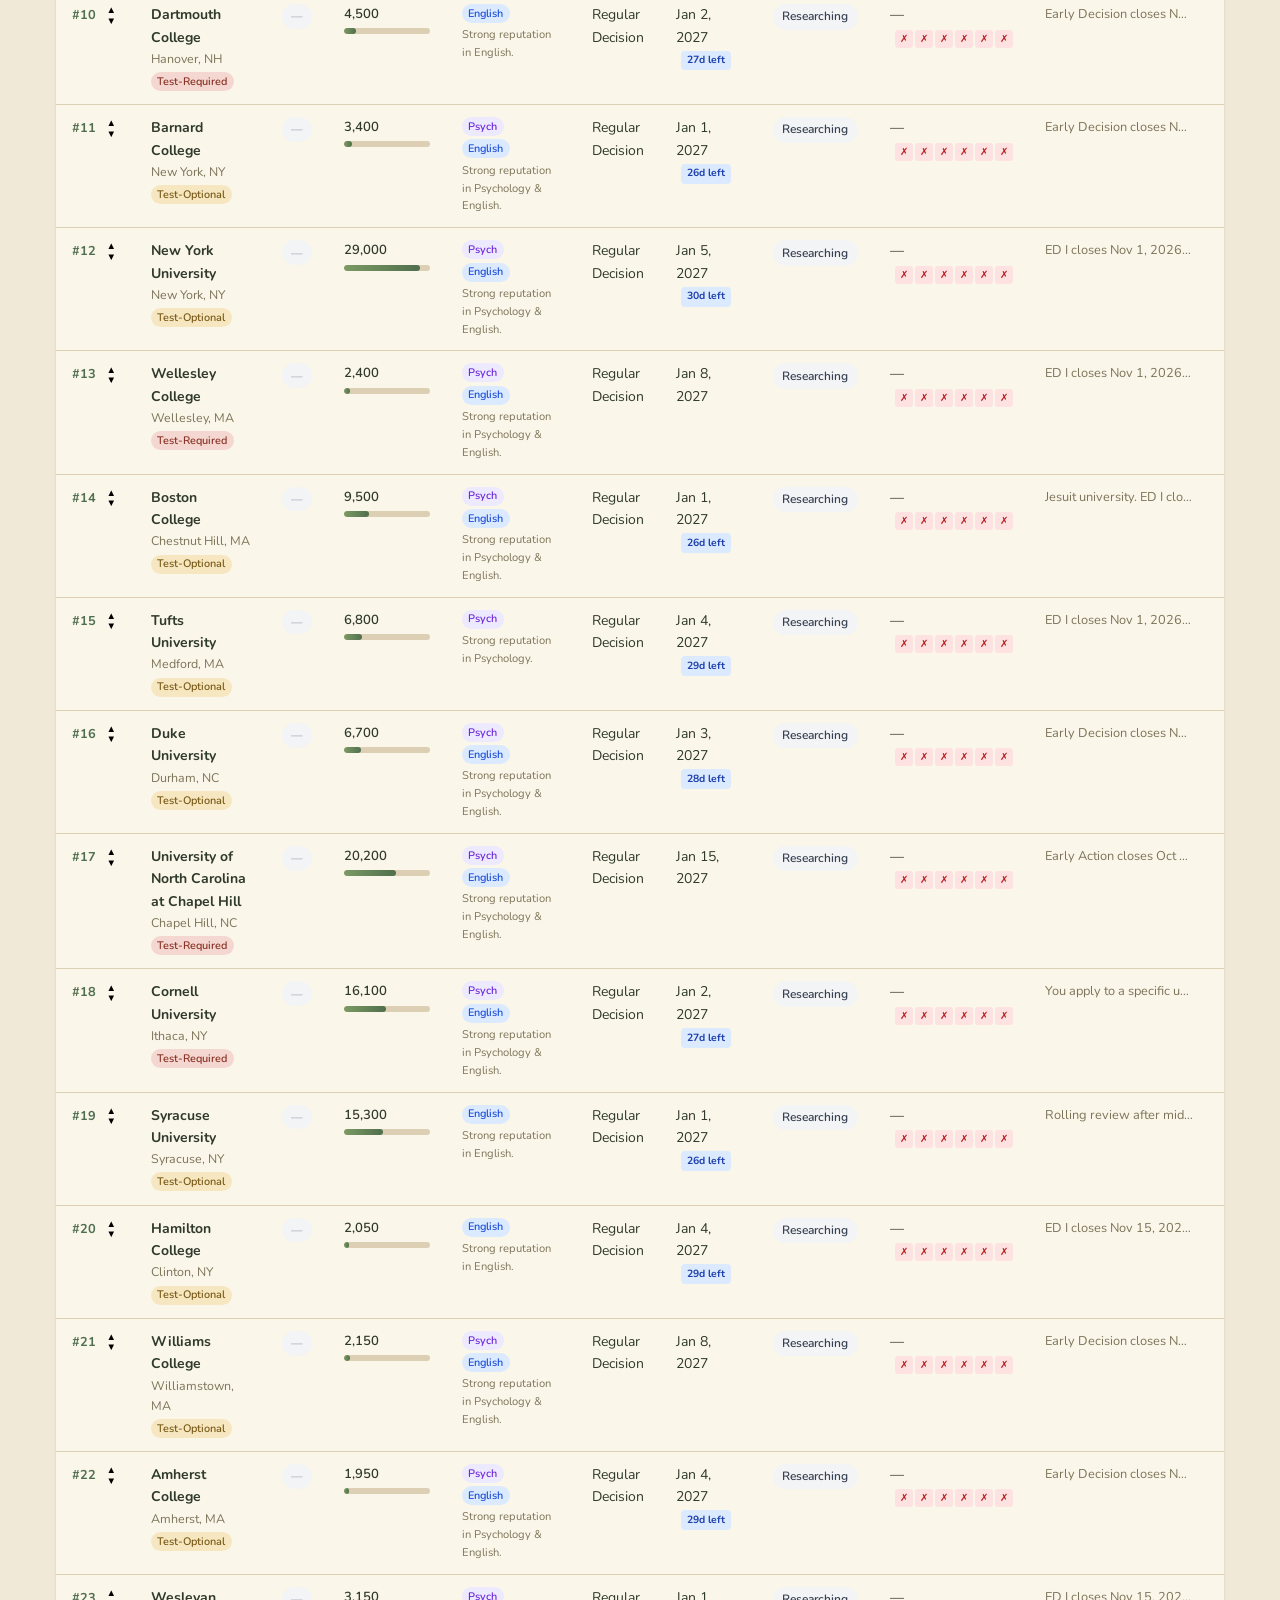
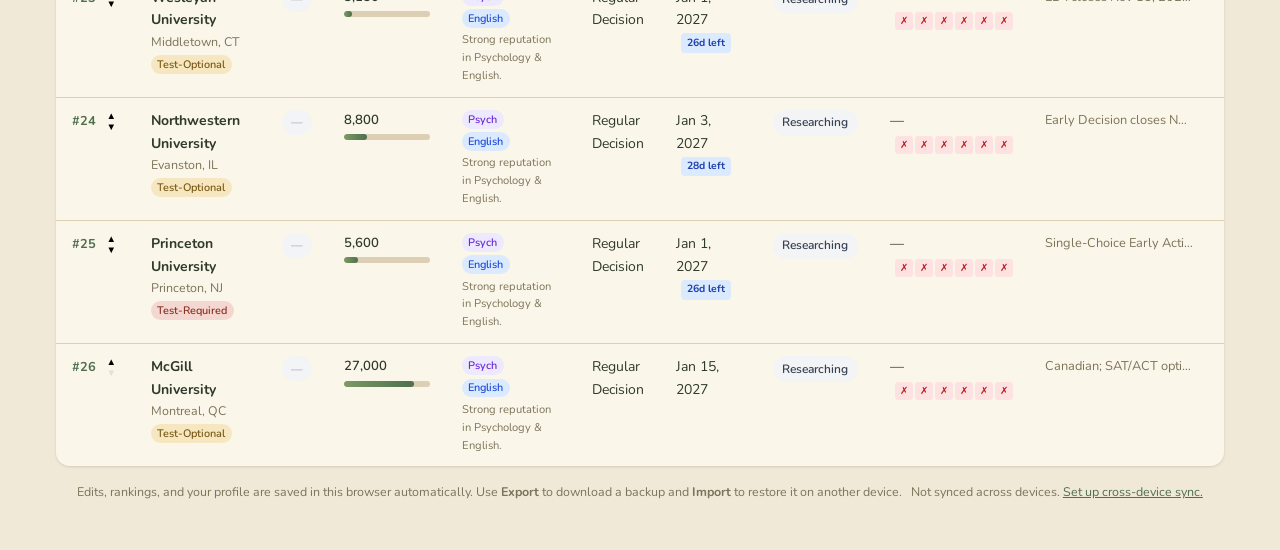
==== commit bab97928: "Add Auto-Fill Stats button to the college form Adds an Auto-Fill Stats button to the Add/Edit modal." ====
--- a/index.html
+++ b/index.html
@@ -244,6 +244,13 @@
           </div>
         </div>
         <div class="form-row">
+          <div class="form-group full-width autofill-group">
+            <button type="button" class="btn btn-secondary" id="btn-autofill">&#10024; Auto-Fill Stats</button>
+            <span id="autofill-status" class="autofill-status" hidden></span>
+            <span class="autofill-hint">Fills the blank stat fields below from the built-in list or public College Scorecard data.</span>
+          </div>
+        </div>
+        <div class="form-row">
           <div class="form-group">
             <label for="college-avg-gpa">Avg Admitted GPA</label>
             <input type="number" id="college-avg-gpa" min="0" max="4.0" step="0.01" placeholder="e.g. 3.9" />
--- a/style.css
+++ b/style.css
@@ -340,6 +340,29 @@
   color: #8a3326;
 }
 
+/* === Auto-fill stats === */
+.autofill-group {
+  display: flex;
+  align-items: center;
+  flex-wrap: wrap;
+  gap: 0.6rem;
+}
+
+.autofill-status {
+  font-size: 0.8rem;
+  color: var(--primary);
+}
+
+.autofill-status.is-error {
+  color: var(--danger);
+}
+
+.autofill-hint {
+  flex-basis: 100%;
+  font-size: 0.72rem;
+  color: var(--text-muted);
+}
+
 .col-enrollment {
   min-width: 110px;
 }
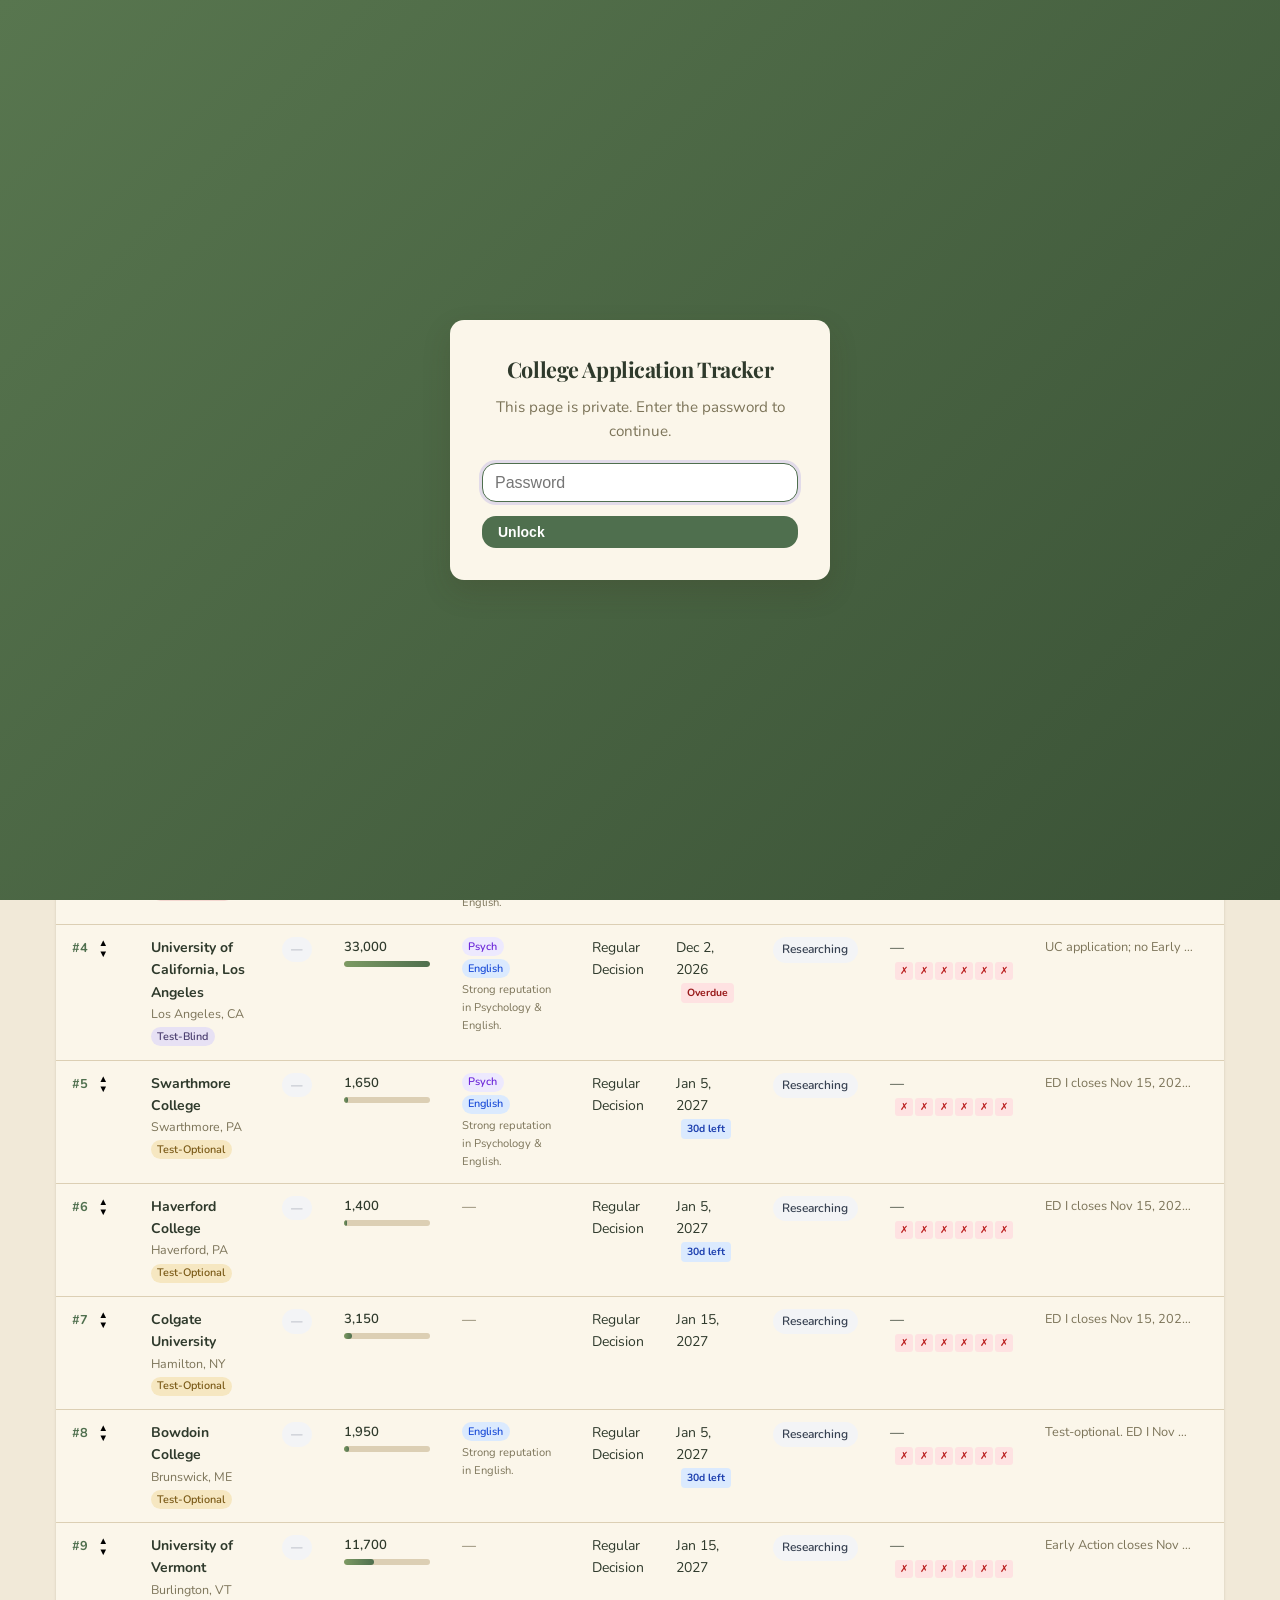
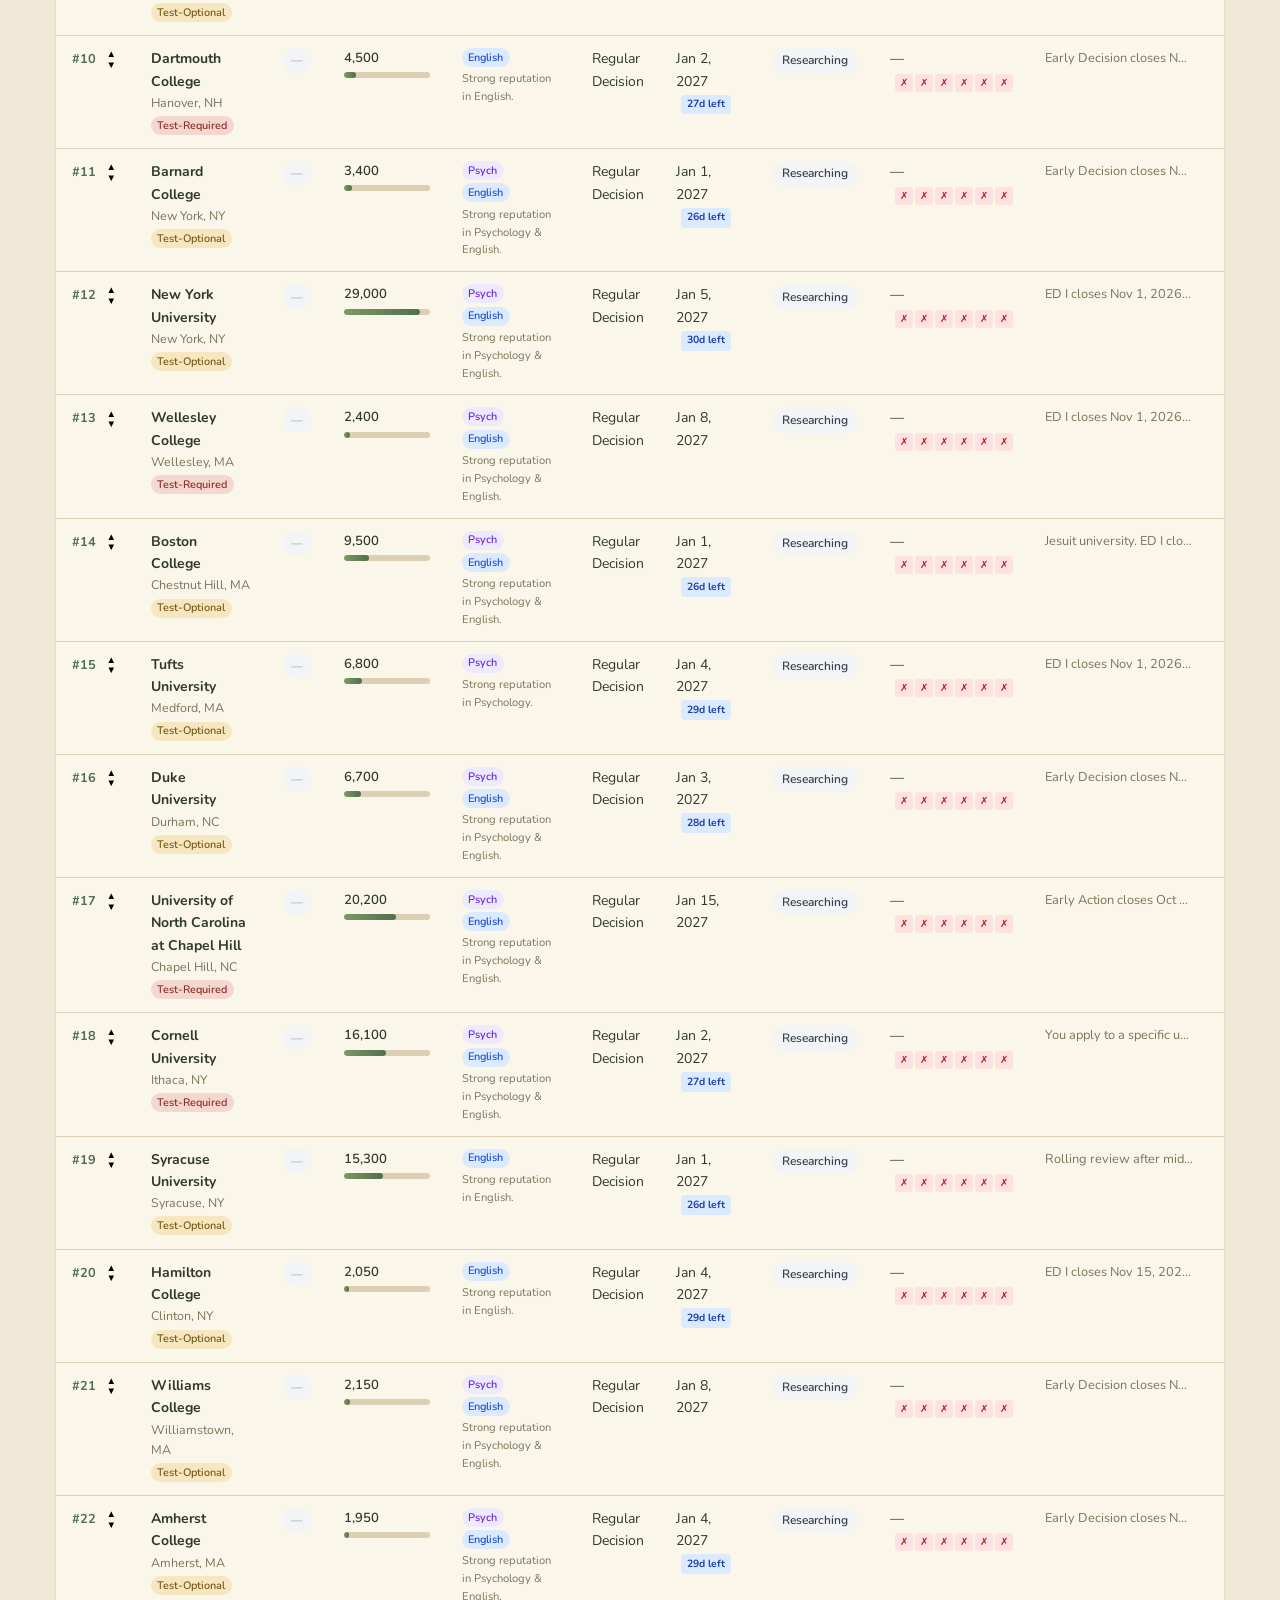
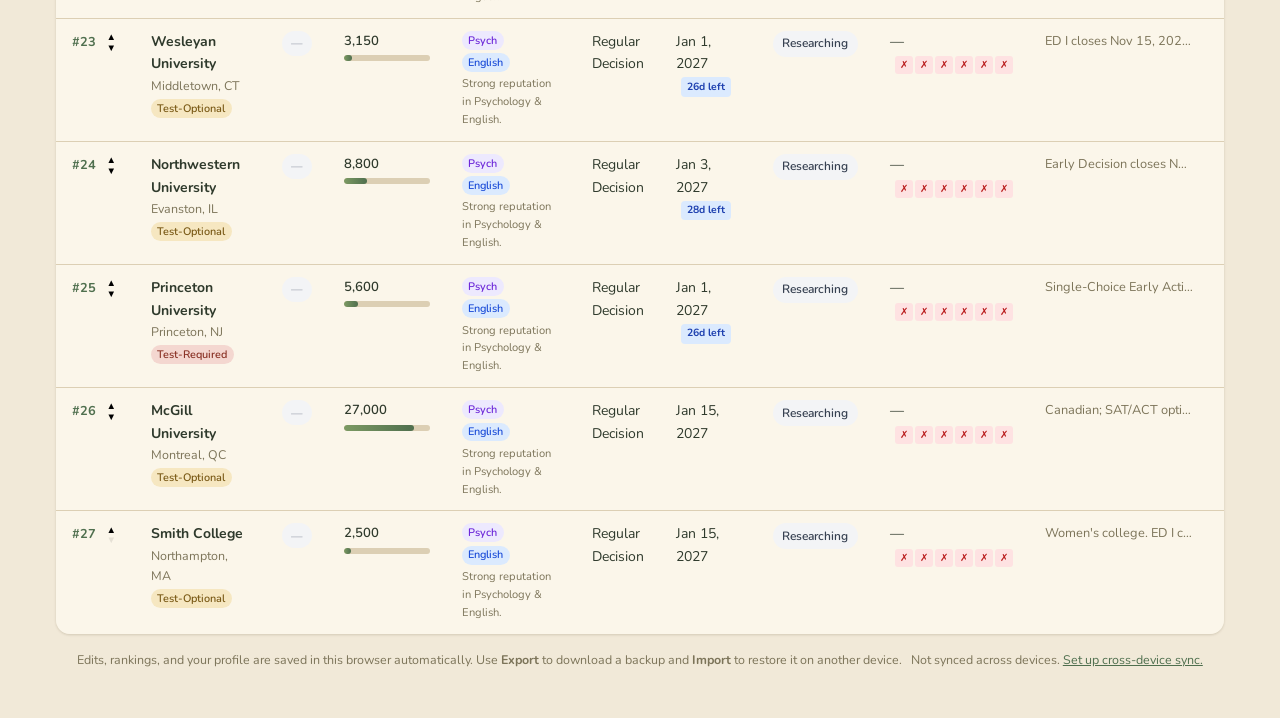
==== commit c009575c: "Add Fill Missing Stats sweep and fix Scorecard name matching The Scorecard API matches school names " ====
--- a/index.html
+++ b/index.html
@@ -121,6 +121,8 @@
       <button class="btn btn-secondary" id="btn-export">Export</button>
       <button class="btn btn-secondary" id="btn-import">Import</button>
       <button class="btn btn-secondary" id="btn-sync">Sync Settings</button>
+      <button class="btn btn-secondary" id="btn-fill-missing">Fill Missing Stats</button>
+      <span id="fill-status" class="fill-status" hidden></span>
       <input type="file" id="import-file" accept="application/json,.json" hidden />
       <div class="controls-right">
         <input type="text" id="search-input" placeholder="Search colleges..." />
@@ -240,7 +242,7 @@
           </div>
           <div class="form-group">
             <label for="college-enrollment">Undergraduate Enrollment</label>
-            <input type="number" id="college-enrollment" min="0" step="100" placeholder="e.g. 7200" />
+            <input type="number" id="college-enrollment" min="0" step="1" placeholder="e.g. 7200" />
           </div>
         </div>
         <div class="form-row">
@@ -258,14 +260,14 @@
           <div class="form-group">
             <label for="college-sat-mid">SAT Middle 50% (low&ndash;high)</label>
             <div class="range-inputs">
-              <input type="number" id="college-sat-low" min="400" max="1600" step="10" placeholder="Low" />
+              <input type="number" id="college-sat-low" min="400" max="1600" step="1" placeholder="Low" />
               <span class="range-sep">&ndash;</span>
-              <input type="number" id="college-sat-high" min="400" max="1600" step="10" placeholder="High" />
+              <input type="number" id="college-sat-high" min="400" max="1600" step="1" placeholder="High" />
             </div>
           </div>
           <div class="form-group">
             <label for="college-accept-rate">Acceptance Rate (%)</label>
-            <input type="number" id="college-accept-rate" min="0" max="100" step="0.1" placeholder="e.g. 5.5" />
+            <input type="number" id="college-accept-rate" min="0" max="100" step="any" placeholder="e.g. 5.5" />
           </div>
         </div>
         <div class="form-row checklist-section">
--- a/style.css
+++ b/style.css
@@ -363,6 +363,16 @@
   color: var(--text-muted);
 }
 
+.fill-status {
+  align-self: center;
+  font-size: 0.8rem;
+  color: var(--primary);
+}
+
+.fill-status.is-error {
+  color: var(--danger);
+}
+
 .col-enrollment {
   min-width: 110px;
 }
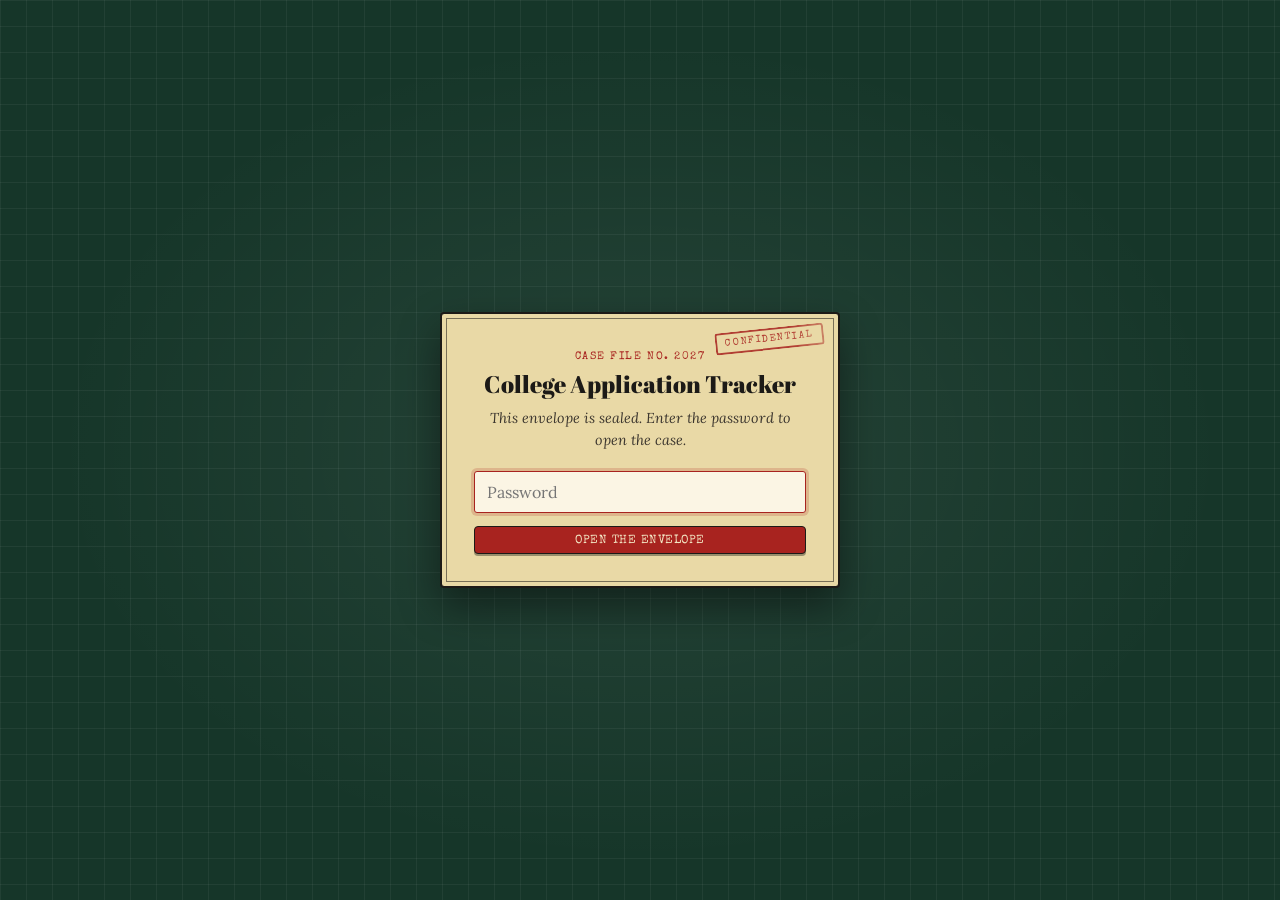
==== commit 49e29106: "Fit the tracker on one screen and restyle it as a Clue board The page used to stack a tall header, s" ====
--- a/index.html
+++ b/index.html
@@ -3,34 +3,42 @@
 <head>
   <meta charset="UTF-8">
   <meta name="viewport" content="width=device-width, initial-scale=1.0">
-  <title>College Application Tracker &mdash; 2027</title>
+  <title>College Application Tracker &mdash; Case File 2027</title>
   <link rel="preconnect" href="https://fonts.googleapis.com">
   <link rel="preconnect" href="https://fonts.gstatic.com" crossorigin>
-  <link href="https://fonts.googleapis.com/css2?family=Playfair+Display:wght@600;700&family=Nunito:wght@400;600;700&display=swap" rel="stylesheet">
+  <link href="https://fonts.googleapis.com/css2?family=Abril+Fatface&family=Special+Elite&family=Lora:ital,wght@0,400;0,600;0,700;1,400&display=swap" rel="stylesheet">
   <link rel="stylesheet" href="style.css">
 </head>
 <body class="locked">
   <!-- Password gate: shown until the correct password is entered. -->
   <div class="auth-gate" id="auth-gate">
     <form class="auth-box" id="auth-form" autocomplete="off">
+      <span class="stamp">Confidential</span>
+      <p class="auth-eyebrow">Case File No. 2027</p>
       <h1 class="auth-title">College Application Tracker</h1>
-      <p class="auth-prompt">This page is private. Enter the password to continue.</p>
+      <p class="auth-prompt">This envelope is sealed. Enter the password to open the case.</p>
       <input type="password" id="auth-input" class="auth-input"
              placeholder="Password" autocomplete="current-password" aria-label="Password" />
-      <button type="submit" class="btn btn-primary auth-submit">Unlock</button>
+      <button type="submit" class="btn btn-primary auth-submit">Open the envelope</button>
       <p class="auth-error" id="auth-error" hidden>Incorrect password &mdash; try again.</p>
     </form>
   </div>
 
-  <header>
-    <h1>College Application Tracker</h1>
-    <p class="subtitle">2026&ndash;27 application cycle &bull; entering Fall 2027</p>
-  </header>
-
-  <main>
-    <!-- Stats Dashboard -->
-    <section class="stats-bar" id="stats-bar">
-      <div class="stat-card">
+  <div class="board">
+  <header class="board-head">
+    <div class="brand">
+      <span class="brand-mark" aria-hidden="true">
+        <svg viewBox="0 0 24 24" width="22" height="22" fill="none" stroke="currentColor" stroke-width="2.4" stroke-linecap="round"><circle cx="10" cy="10" r="6.5"/><path d="M15 15l6 6"/></svg>
+      </span>
+      <div class="brand-text">
+        <h1>College Application Tracker</h1>
+        <p class="subtitle">Case file &bull; 2026&ndash;27 application cycle &bull; entering Fall 2027</p>
+      </div>
+    </div>
+
+    <!-- Stats Dashboard: one card per suspect -->
+    <section class="stats-bar" id="stats-bar" aria-label="Application counts">
+      <div class="stat-card stat-total">
         <span class="stat-number" id="stat-total">0</span>
         <span class="stat-label">Total</span>
       </div>
@@ -55,8 +63,13 @@
         <span class="stat-label">Rejected</span>
       </div>
     </section>
-
-    <!-- My Profile -->
+  </header>
+
+  <main>
+    <!-- Controls -->
+    <section class="controls">
+      <button class="btn btn-primary" id="btn-add">+ Add College</button>
+      <button class="btn btn-secondary" id="btn-bulk-add">Bulk Add</button>
     <section class="profile-panel" id="profile-panel">
       <button class="profile-toggle" id="profile-toggle">
         <span class="profile-toggle-label">My Profile</span>
@@ -64,6 +77,7 @@
         <span class="profile-toggle-arrow" id="profile-arrow">&#9660;</span>
       </button>
       <div class="profile-body" id="profile-body" hidden>
+        <p class="panel-room">The Study &mdash; your credentials, used to score fit</p>
         <div class="form-row">
           <div class="form-group">
             <label for="profile-gpa">GPA (unweighted, 0&ndash;4.0)</label>
@@ -101,7 +115,6 @@
       </div>
     </section>
 
-    <!-- Preference Ranker -->
     <section class="ranker-panel" id="ranker-panel">
       <button class="ranker-toggle" id="ranker-toggle">
         <span class="ranker-toggle-label">Preference Ranker</span>
@@ -109,25 +122,20 @@
         <span class="ranker-toggle-arrow" id="ranker-arrow">&#9660;</span>
       </button>
       <div class="ranker-body" id="ranker-body" hidden>
+        <p class="panel-room">The Library &mdash; order the suspects by preference</p>
         <p class="ranker-instructions">Drag colleges to order them by personal preference &mdash; <strong>#1 is your top choice</strong>. Use the arrows if you prefer not to drag. Your ranking is saved automatically.</p>
         <ol class="ranker-list" id="ranker-list"></ol>
       </div>
     </section>
 
-    <!-- Controls -->
-    <section class="controls">
-      <button class="btn btn-primary" id="btn-add">+ Add College</button>
-      <button class="btn btn-secondary" id="btn-bulk-add">Bulk Add</button>
       <button class="btn btn-secondary" id="btn-export">Export</button>
       <button class="btn btn-secondary" id="btn-import">Import</button>
-      <button class="btn btn-secondary" id="btn-sync">Sync Settings</button>
-      <button class="btn btn-secondary" id="btn-fill-missing">Fill Missing Stats</button>
-      <span id="fill-status" class="fill-status" hidden></span>
+      <button class="btn btn-secondary" id="btn-sync">Sync</button>
       <input type="file" id="import-file" accept="application/json,.json" hidden />
       <div class="controls-right">
-        <input type="text" id="search-input" placeholder="Search colleges..." />
-        <select id="filter-status">
-          <option value="all">All Statuses</option>
+        <input type="text" id="search-input" placeholder="Search colleges..." aria-label="Search colleges" />
+        <select id="filter-status" aria-label="Filter by status">
+          <option value="all">All statuses</option>
           <option value="Researching">Researching</option>
           <option value="In Progress">In Progress</option>
           <option value="Submitted">Submitted</option>
@@ -137,13 +145,13 @@
           <option value="Deferred">Deferred</option>
           <option value="Withdrawn">Withdrawn</option>
         </select>
-        <select id="sort-by">
-          <option value="preference">Sort by Preference</option>
-          <option value="deadline">Sort by Deadline</option>
-          <option value="name">Sort by Name</option>
-          <option value="status">Sort by Status</option>
-          <option value="added">Sort by Date Added</option>
-          <option value="fit">Sort by Fit</option>
+        <select id="sort-by" aria-label="Sort">
+          <option value="preference">Sort: Preference</option>
+          <option value="deadline">Sort: Deadline</option>
+          <option value="name">Sort: Name</option>
+          <option value="status">Sort: Status</option>
+          <option value="added">Sort: Date Added</option>
+          <option value="fit">Sort: Fit</option>
         </select>
       </div>
     </section>
@@ -153,36 +161,39 @@
       <table id="app-table">
         <thead>
           <tr>
-            <th>Rank</th>
-            <th>College Name</th>
-            <th>Fit</th>
-            <th>Enrollment</th>
-            <th>Programs</th>
-            <th>Type</th>
-            <th>Deadline</th>
-            <th>Status</th>
-            <th>Decision</th>
-            <th>Notes</th>
-            <th>Actions</th>
+            <th class="col-rank">Rank</th>
+            <th class="col-name">College</th>
+            <th class="col-fit">Fit</th>
+            <th class="col-enrollment">Size</th>
+            <th class="col-programs">Programs</th>
+            <th class="col-type">Type</th>
+            <th class="col-deadline">Deadline</th>
+            <th class="col-status">Status</th>
+            <th class="col-checklist" title="Essays, Letters of Rec, Transcript, Test Scores, Financial Aid, Interview">Notebook</th>
+            <th class="col-decision">Decision</th>
+            <th class="col-notes">Notes</th>
+            <th class="col-actions"><span class="sr-only">Actions</span></th>
           </tr>
         </thead>
         <tbody id="app-tbody">
         </tbody>
       </table>
       <div class="empty-state" id="empty-state">
-        <p>No applications yet. Click <strong>+ Add College</strong> to get started!</p>
+        <p>No suspects on the board yet. Click <strong>+ Add College</strong> to open the case.</p>
       </div>
     </section>
 
-    <p class="storage-note">Edits, rankings, and your profile are saved in this browser automatically. Use <strong>Export</strong> to download a backup and <strong>Import</strong> to restore it on another device. <span id="sync-status" class="sync-status"></span></p>
+    <p class="storage-note">Saved in this browser automatically. <strong>Export</strong> downloads a backup, <strong>Import</strong> restores it elsewhere. <span id="sync-status" class="sync-status"></span></p>
   </main>
+  </div><!-- /.board -->
 
   <!-- Add/Edit Modal -->
   <div class="modal-overlay" id="modal-overlay">
     <div class="modal">
       <div class="modal-header">
         <h2 id="modal-title">Add College</h2>
-        <button class="modal-close" id="modal-close">&times;</button>
+        <span class="stamp" aria-hidden="true">Confidential</span>
+        <button class="modal-close" id="modal-close" aria-label="Close">&times;</button>
       </div>
       <form id="app-form">
         <div class="form-row">
@@ -308,7 +319,7 @@
     <div class="modal modal-small">
       <div class="modal-header">
         <h2>Confirm Delete</h2>
-        <button class="modal-close" id="delete-modal-close">&times;</button>
+        <button class="modal-close" id="delete-modal-close" aria-label="Close">&times;</button>
       </div>
       <p id="delete-msg">Are you sure you want to delete this application?</p>
       <div class="form-actions">
@@ -323,7 +334,8 @@
     <div class="modal">
       <div class="modal-header">
         <h2>Bulk Add Colleges</h2>
-        <button class="modal-close" id="bulk-modal-close">&times;</button>
+        <span class="stamp" aria-hidden="true">Confidential</span>
+        <button class="modal-close" id="bulk-modal-close" aria-label="Close">&times;</button>
       </div>
       <p class="bulk-instructions">Enter one college per line. Add a location after a comma or in parentheses &mdash; e.g. <code>Brown University, Providence RI</code> or <code>Cornell University (Ithaca, NY)</code>.</p>
       <textarea id="bulk-textarea" rows="10" placeholder="Harvard University, Cambridge MA
@@ -364,7 +376,7 @@
     <div class="modal">
       <div class="modal-header">
         <h2>Cross-Device Sync</h2>
-        <button class="modal-close" id="sync-modal-close">&times;</button>
+        <button class="modal-close" id="sync-modal-close" aria-label="Close">&times;</button>
       </div>
       <p class="sync-help">Store your tracker data in a private GitHub Gist so it stays in sync across every device you sign in on. Paste a GitHub personal access token with the <code>gist</code> scope and the ID of an (initially empty) private gist.</p>
       <div class="form-group full-width">
--- a/style.css
+++ b/style.css
@@ -1,4 +1,11 @@
-/* === Reset & Base === */
+/* ==========================================================================
+   College Application Tracker — "Clue" board theme
+   Mahogany frame, green felt board with the hallway grid, parchment room
+   cards outlined in ink, and the six suspects' colours for status.
+   The page is a fixed-height board on desktop: header, one toolbar row,
+   then the table fills what is left and scrolls inside its own room.
+   ========================================================================== */
+
 *, *::before, *::after {
   box-sizing: border-box;
   margin: 0;
@@ -6,295 +13,785 @@
 }
 
 :root {
-  --bg: #f1e9d8;
-  --surface: #fbf6ea;
-  --surface-alt: #f3ead6;
-  --text: #2f3a2c;
-  --text-muted: #7c7459;
-  --border: #dccfb4;
-  --primary: #4f6f4e;
-  --primary-hover: #3e5a3d;
-  --accent: #b15a43;
-  --accent-honey: #d8a747;
-  --danger: #b23a2e;
-  --danger-hover: #942e24;
-  --radius: 14px;
-  --shadow: 0 1px 3px rgba(74, 60, 30, 0.10), 0 1px 2px rgba(74, 60, 30, 0.08);
-  --shadow-lg: 0 12px 28px rgba(60, 50, 25, 0.18);
+  /* Board */
+  --wood: #3a2114;
+  --wood-light: #5c3a24;
+  --felt: #1f4a37;
+  --felt-dark: #163629;
+  --felt-line: rgba(255, 255, 255, 0.05);
+
+  /* Rooms & cards */
+  --parchment: #f3e6c4;
+  --parchment-dark: #e6d5a8;
+  --parchment-deep: #d9c48f;
+  --manila: #e9d9a6;
+
+  /* Ink & brass */
+  --ink: #1c1a17;
+  --ink-soft: #3d372f;
+  --ink-muted: #6f6350;
+  --brass: #c9a24a;
+  --brass-dark: #9c7a2e;
+
+  /* Suspects */
+  --scarlet: #a8231f;
+  --scarlet-dark: #7f1a17;
+  --mustard: #d19b17;
+  --mustard-dark: #8c6608;
+  --white: #ece7da;
+  --green: #2f7a4b;
+  --peacock: #1f5c9a;
+  --plum: #6d2f7c;
+  --orchid: #b0498a;
+  --grey: #857c6e;
+
+  --radius: 4px;
+  --shadow: 0 1px 2px rgba(0, 0, 0, 0.25), 0 6px 18px rgba(0, 0, 0, 0.22);
+  --shadow-lg: 0 18px 40px rgba(0, 0, 0, 0.45);
+
+  --font-display: "Abril Fatface", "Playfair Display", Georgia, serif;
+  --font-type: "Special Elite", "Courier New", Courier, monospace;
+  --font-body: "Lora", Georgia, "Times New Roman", serif;
+}
+
+html {
+  height: 100%;
 }
 
 body {
-  font-family: "Nunito", -apple-system, BlinkMacSystemFont, "Segoe UI", Roboto, "Helvetica Neue", Arial, sans-serif;
-  background: var(--bg);
-  color: var(--text);
-  line-height: 1.6;
-  min-height: 100vh;
-}
-
-/* === Header === */
-header {
-  background: linear-gradient(135deg, #58764f 0%, #3a5236 100%);
-  color: #f7f2e3;
-  text-align: center;
-  padding: 2.25rem 1rem;
-  border-bottom: 5px solid var(--accent-honey);
-}
-
-header h1 {
-  font-family: "Playfair Display", Georgia, "Times New Roman", serif;
-  font-size: 2rem;
-  font-weight: 700;
-  letter-spacing: 0.01em;
-}
-
-header h1::before,
-header h1::after {
-  content: "\2766";
-  color: var(--accent-honey);
-  font-size: 1.05rem;
-  vertical-align: middle;
-  margin: 0 0.6rem;
-  opacity: 0.95;
-}
-
-.modal-header h2,
-.auth-title {
-  font-family: "Playfair Display", Georgia, "Times New Roman", serif;
+  height: 100%;
+  padding: 10px;
+  overflow: hidden;
+  font-family: var(--font-body);
+  font-size: 15px;
+  line-height: 1.5;
+  color: var(--ink);
+  background: var(--wood);
+  background-image:
+    repeating-linear-gradient(90deg, rgba(0, 0, 0, 0.12) 0 2px, transparent 2px 9px),
+    linear-gradient(180deg, #4a2b19 0%, #331c10 100%);
+}
+
+.sr-only {
+  position: absolute;
+  width: 1px;
+  height: 1px;
+  overflow: hidden;
+  clip: rect(0 0 0 0);
+  white-space: nowrap;
+}
+
+/* === The board ============================================================ */
+.board {
+  display: flex;
+  flex-direction: column;
+  height: 100%;
+  border: 2px solid var(--brass);
+  outline: 1px solid rgba(0, 0, 0, 0.5);
+  box-shadow: inset 0 0 0 1px rgba(0, 0, 0, 0.45), var(--shadow-lg);
+  background-color: var(--felt);
+  background-image:
+    linear-gradient(var(--felt-line) 1px, transparent 1px),
+    linear-gradient(90deg, var(--felt-line) 1px, transparent 1px),
+    radial-gradient(ellipse at center, rgba(255, 255, 255, 0.06), transparent 65%);
+  background-size: 26px 26px, 26px 26px, 100% 100%;
+}
+
+/* === Header: the title plaque and the suspect line-up ===================== */
+.board-head {
+  display: flex;
+  align-items: center;
+  justify-content: space-between;
+  gap: 1rem 1.5rem;
+  flex-wrap: wrap;
+  padding: 0.75rem 1.1rem 0.6rem;
+  border-bottom: 1px solid rgba(201, 162, 74, 0.4);
+  color: var(--parchment);
+}
+
+.brand {
+  display: flex;
+  align-items: center;
+  gap: 0.75rem;
+  min-width: 0;
+}
+
+.brand-mark {
+  flex-shrink: 0;
+  display: inline-flex;
+  align-items: center;
+  justify-content: center;
+  width: 42px;
+  height: 42px;
+  border-radius: 50%;
+  background: var(--scarlet);
+  color: var(--parchment);
+  border: 2px solid var(--parchment);
+  box-shadow: 0 0 0 2px var(--scarlet-dark), 0 3px 8px rgba(0, 0, 0, 0.4);
+}
+
+.brand-text h1 {
+  font-family: var(--font-display);
+  font-weight: 400;
+  font-size: 1.55rem;
+  line-height: 1.1;
+  letter-spacing: 0.02em;
+  color: var(--parchment);
+  text-shadow: 0 2px 0 rgba(0, 0, 0, 0.35);
+  white-space: nowrap;
 }
 
 .subtitle {
-  opacity: 0.85;
-  font-size: 0.95rem;
-  margin-top: 0.25rem;
-}
-
-/* === Main === */
-main {
-  max-width: 1200px;
-  margin: 0 auto;
-  padding: 1.5rem 1rem 3rem;
-}
-
-/* === Stats Bar === */
+  font-family: var(--font-type);
+  font-size: 0.72rem;
+  letter-spacing: 0.06em;
+  text-transform: uppercase;
+  color: var(--brass);
+  margin-top: 0.15rem;
+  white-space: nowrap;
+}
+
+/* Stats: six small cards, each with a suspect's pawn */
 .stats-bar {
   display: flex;
-  gap: 0.75rem;
-  flex-wrap: wrap;
-  margin-bottom: 1.5rem;
-}
-
-.stat-card {
-  flex: 1;
-  min-width: 100px;
-  background: var(--surface);
-  border-radius: var(--radius);
-  padding: 0.75rem 1rem;
-  text-align: center;
-  box-shadow: var(--shadow);
-  border-left: 4px solid var(--border);
-}
-
-.stat-card.stat-researching { border-left-color: #6b7280; }
-.stat-card.stat-in-progress { border-left-color: #f59e0b; }
-.stat-card.stat-submitted { border-left-color: #3b82f6; }
-.stat-card.stat-accepted { border-left-color: #10b981; }
-.stat-card.stat-rejected { border-left-color: #ef4444; }
-
-.stat-number {
-  display: block;
-  font-size: 1.5rem;
-  font-weight: 700;
-}
-
-.stat-label {
-  font-size: 0.75rem;
-  text-transform: uppercase;
-  color: var(--text-muted);
-  letter-spacing: 0.04em;
-}
-
-/* === Controls === */
-.controls {
-  display: flex;
-  flex-wrap: wrap;
-  gap: 0.75rem;
-  align-items: center;
-  margin-bottom: 1.25rem;
-}
-
-.controls-right {
-  display: flex;
-  gap: 0.5rem;
+  gap: 0.4rem;
   flex-wrap: wrap;
   margin-left: auto;
 }
 
+.stat-card {
+  --pawn: var(--brass);
+  display: flex;
+  align-items: center;
+  gap: 0.45rem;
+  min-width: 96px;
+  padding: 0.3rem 0.6rem 0.3rem 0.5rem;
+  background: var(--parchment);
+  color: var(--ink);
+  border: 1.5px solid var(--ink);
+  border-radius: var(--radius);
+  box-shadow: inset 0 0 0 2px var(--parchment), inset 0 0 0 3px rgba(28, 26, 23, 0.35), 0 2px 4px rgba(0, 0, 0, 0.3);
+}
+
+.stat-card::before {
+  content: "";
+  flex-shrink: 0;
+  width: 14px;
+  height: 14px;
+  border-radius: 50%;
+  background: radial-gradient(circle at 35% 30%, rgba(255, 255, 255, 0.55), transparent 45%), var(--pawn);
+  border: 1.5px solid var(--ink);
+}
+
+.stat-card.stat-researching { --pawn: var(--white); }
+.stat-card.stat-in-progress { --pawn: var(--mustard); }
+.stat-card.stat-submitted   { --pawn: var(--peacock); }
+.stat-card.stat-accepted    { --pawn: var(--green); }
+.stat-card.stat-rejected    { --pawn: var(--scarlet); }
+
+.stat-number {
+  font-family: var(--font-display);
+  font-size: 1.25rem;
+  line-height: 1;
+}
+
+.stat-label {
+  font-family: var(--font-type);
+  font-size: 0.62rem;
+  text-transform: uppercase;
+  letter-spacing: 0.06em;
+  color: var(--ink-muted);
+  line-height: 1.1;
+}
+
+/* === Main ================================================================= */
+main {
+  flex: 1 1 auto;
+  min-height: 0;
+  display: flex;
+  flex-direction: column;
+  padding: 0.7rem 1.1rem 0.5rem;
+}
+
+/* === Toolbar ============================================================== */
+.controls {
+  flex-shrink: 0;
+  display: flex;
+  flex-wrap: wrap;
+  gap: 0.45rem;
+  align-items: center;
+  margin-bottom: 0.7rem;
+}
+
+.controls-right {
+  display: flex;
+  gap: 0.45rem;
+  flex-wrap: wrap;
+  margin-left: auto;
+}
+
 .controls input[type="text"],
 .controls select {
-  padding: 0.5rem 0.75rem;
-  border: 1px solid var(--border);
+  padding: 0.42rem 0.65rem;
+  border: 1.5px solid var(--ink);
   border-radius: var(--radius);
-  font-size: 0.875rem;
-  background: var(--surface);
-  color: var(--text);
+  font-family: var(--font-body);
+  font-size: 0.82rem;
+  background: var(--parchment);
+  color: var(--ink);
 }
 
 .controls input[type="text"] {
-  width: 200px;
+  width: 140px;
 }
 
 .controls input[type="text"]:focus,
 .controls select:focus {
   outline: none;
-  border-color: var(--primary);
-  box-shadow: 0 0 0 3px rgba(79, 70, 229, 0.15);
-}
-
-/* === Buttons === */
+  border-color: var(--brass);
+  box-shadow: 0 0 0 3px rgba(201, 162, 74, 0.35);
+}
+
+/* === Buttons ============================================================== */
 .btn {
   display: inline-flex;
   align-items: center;
   gap: 0.35rem;
-  padding: 0.5rem 1rem;
-  border: none;
+  padding: 0.4rem 0.6rem;
+  border: 1.5px solid var(--ink);
   border-radius: var(--radius);
-  font-size: 0.875rem;
-  font-weight: 600;
+  font-family: var(--font-type);
+  font-size: 0.78rem;
+  letter-spacing: 0.04em;
+  text-transform: uppercase;
   cursor: pointer;
-  transition: background 0.15s, box-shadow 0.15s;
+  transition: background 0.15s, transform 0.08s, box-shadow 0.15s;
+  box-shadow: 0 2px 0 rgba(0, 0, 0, 0.35);
+}
+
+.btn:active {
+  transform: translateY(1px);
+  box-shadow: 0 1px 0 rgba(0, 0, 0, 0.35);
+}
+
+.btn:focus-visible {
+  outline: 2px solid var(--brass);
+  outline-offset: 2px;
 }
 
 .btn-primary {
-  background: var(--primary);
-  color: #fff;
+  background: var(--scarlet);
+  color: var(--parchment);
 }
 .btn-primary:hover {
-  background: var(--primary-hover);
+  background: var(--scarlet-dark);
 }
 
 .btn-secondary {
-  background: var(--border);
-  color: var(--text);
+  background: var(--parchment);
+  color: var(--ink);
 }
 .btn-secondary:hover {
-  background: #cfc1a3;
+  background: var(--parchment-dark);
 }
 
 .btn-danger {
-  background: var(--danger);
-  color: #fff;
+  background: var(--ink);
+  color: var(--parchment);
 }
 .btn-danger:hover {
-  background: var(--danger-hover);
+  background: var(--scarlet-dark);
 }
 
 .btn-icon {
   background: none;
   border: none;
-  font-size: 1.1rem;
+  font-size: 0.95rem;
+  line-height: 1;
   cursor: pointer;
-  padding: 0.25rem 0.4rem;
-  border-radius: 4px;
-  transition: background 0.15s;
+  padding: 0.2rem 0.3rem;
+  border-radius: 3px;
+  color: var(--ink-soft);
+  transition: background 0.15s, color 0.15s;
 }
 .btn-icon:hover {
-  background: var(--bg);
-}
-
-/* === Table === */
+  background: rgba(28, 26, 23, 0.1);
+  color: var(--ink);
+}
+.btn-icon:disabled {
+  opacity: 0.25;
+  cursor: not-allowed;
+}
+
+/* === Toolbar panels (profile + ranker) ==================================== */
+.profile-panel,
+.ranker-panel {
+  position: relative;
+}
+
+.profile-toggle,
+.ranker-toggle {
+  display: inline-flex;
+  align-items: center;
+  gap: 0.5rem;
+  max-width: 300px;
+  padding: 0.4rem 0.7rem;
+  background: var(--parchment);
+  color: var(--ink);
+  border: 1.5px solid var(--ink);
+  border-radius: var(--radius);
+  box-shadow: 0 2px 0 rgba(0, 0, 0, 0.35);
+  cursor: pointer;
+  font-family: var(--font-body);
+  font-size: 0.8rem;
+  text-align: left;
+}
+.profile-toggle:hover,
+.ranker-toggle:hover {
+  background: var(--parchment-dark);
+}
+.profile-toggle:focus-visible,
+.ranker-toggle:focus-visible {
+  outline: 2px solid var(--brass);
+  outline-offset: 2px;
+}
+
+.profile-toggle-label,
+.ranker-toggle-label {
+  font-family: var(--font-type);
+  font-size: 0.74rem;
+  text-transform: uppercase;
+  letter-spacing: 0.05em;
+  white-space: nowrap;
+}
+
+.profile-toggle-summary,
+.ranker-toggle-summary {
+  max-width: 120px;
+  color: var(--ink-muted);
+  font-size: 0.76rem;
+  font-style: italic;
+  white-space: nowrap;
+  overflow: hidden;
+  text-overflow: ellipsis;
+}
+
+.profile-toggle-arrow,
+.ranker-toggle-arrow {
+  font-size: 0.6rem;
+  color: var(--ink-muted);
+}
+
+.profile-body,
+.ranker-body {
+  position: absolute;
+  top: calc(100% + 8px);
+  left: 0;
+  z-index: 60;
+  width: min(640px, calc(100vw - 3rem));
+  padding: 0.9rem 1rem 1rem;
+  background: var(--parchment);
+  border: 2px solid var(--ink);
+  border-radius: var(--radius);
+  box-shadow: inset 0 0 0 3px var(--parchment), inset 0 0 0 4px var(--ink), var(--shadow-lg);
+}
+
+.profile-body[hidden],
+.ranker-body[hidden] {
+  display: none;
+}
+
+.panel-room {
+  font-family: var(--font-type);
+  font-size: 0.7rem;
+  letter-spacing: 0.06em;
+  text-transform: uppercase;
+  color: var(--scarlet);
+  margin-bottom: 0.7rem;
+  padding-bottom: 0.4rem;
+  border-bottom: 1px dashed rgba(28, 26, 23, 0.35);
+}
+
+/* === The table room ======================================================= */
 .table-container {
-  background: var(--surface);
+  flex: 1 1 auto;
+  min-height: 0;
+  overflow: auto;
+  background: var(--parchment);
+  border: 2px solid var(--ink);
   border-radius: var(--radius);
-  box-shadow: var(--shadow);
-  overflow-x: auto;
+  box-shadow: inset 0 0 0 3px var(--parchment), inset 0 0 0 4px var(--ink), var(--shadow);
+  scrollbar-color: var(--brass-dark) var(--parchment-dark);
 }
 
 table {
   width: 100%;
-  border-collapse: collapse;
+  border-collapse: separate;
+  border-spacing: 0;
 }
 
 thead th {
+  position: sticky;
+  top: 0;
+  z-index: 5;
   text-align: left;
-  padding: 0.75rem 1rem;
-  font-size: 0.75rem;
-  text-transform: uppercase;
-  letter-spacing: 0.05em;
-  color: var(--text-muted);
-  border-bottom: 2px solid var(--border);
+  padding: 0.5rem 0.65rem;
+  font-family: var(--font-type);
+  font-weight: 400;
+  font-size: 0.68rem;
+  text-transform: uppercase;
+  letter-spacing: 0.08em;
+  color: var(--parchment);
+  background: var(--ink);
+  border-bottom: 2px solid var(--brass);
   white-space: nowrap;
 }
 
+thead th:first-child { padding-left: 0.9rem; }
+thead th:last-child  { padding-right: 0.9rem; }
+
 tbody td {
-  padding: 0.75rem 1rem;
-  border-bottom: 1px solid var(--border);
-  font-size: 0.875rem;
-  vertical-align: top;
-}
-
-tbody tr:last-child td {
-  border-bottom: none;
-}
-
-tbody tr:hover {
-  background: var(--surface-alt);
-}
-
+  padding: 0.35rem 0.65rem;
+  border-bottom: 1px dashed rgba(28, 26, 23, 0.22);
+  font-size: 0.8rem;
+  line-height: 1.35;
+  vertical-align: middle;
+  white-space: nowrap;
+}
+
+tbody td:first-child { padding-left: 0.9rem; }
+tbody td:last-child  { padding-right: 0.9rem; }
+
+tbody tr:nth-child(even) td {
+  background: rgba(28, 26, 23, 0.03);
+}
+
+tbody tr:hover td {
+  background: rgba(209, 155, 23, 0.16);
+}
+
+/* Rank */
+.col-rank {
+  width: 1%;
+}
+
+.rank-num {
+  font-family: var(--font-type);
+  font-size: 0.78rem;
+  color: var(--scarlet);
+  min-width: 1.9em;
+  display: inline-block;
+}
+
+.rank-control {
+  display: inline-flex;
+  flex-direction: row;
+  margin-left: 0.1rem;
+  vertical-align: middle;
+}
+
+.rank-control .btn-icon {
+  font-size: 0.55rem;
+  padding: 0.15rem 0.15rem;
+}
+
+/* College */
 .col-name strong {
-  display: block;
+  font-weight: 700;
+  color: var(--ink);
 }
 
 .college-location {
-  display: block;
-  font-size: 0.78rem;
-  color: var(--text-muted);
+  margin-left: 0.4rem;
+  font-size: 0.72rem;
+  font-style: italic;
+  color: var(--ink-muted);
 }
 
 .portal-link {
-  font-size: 0.75rem;
-  color: var(--primary);
+  margin-left: 0.4rem;
+  font-family: var(--font-type);
+  font-size: 0.66rem;
+  text-transform: uppercase;
+  letter-spacing: 0.04em;
+  color: var(--peacock);
   text-decoration: none;
+  border-bottom: 1px dotted var(--peacock);
 }
 .portal-link:hover {
-  text-decoration: underline;
-}
-
+  color: var(--scarlet);
+  border-bottom-color: var(--scarlet);
+}
+
+.tp-badge,
 .visit-badge {
   display: inline-block;
-  margin-top: 0.2rem;
-  padding: 0.05rem 0.4rem;
-  font-size: 0.68rem;
-  font-weight: 600;
-  color: #047857;
-  background: #d1fae5;
+  margin-left: 0.4rem;
+  padding: 0 0.4rem;
+  font-family: var(--font-type);
+  font-size: 0.62rem;
+  letter-spacing: 0.03em;
+  text-transform: uppercase;
+  line-height: 1.5;
+  border: 1px solid currentColor;
+  border-radius: 2px;
+  cursor: help;
+  vertical-align: 1px;
+}
+
+.tp-optional { color: var(--mustard-dark); }
+.tp-required { color: var(--scarlet); }
+.tp-blind    { color: var(--plum); }
+.visit-badge { color: var(--green); }
+
+/* Fit */
+.col-fit {
+  width: 1%;
+}
+
+.fit-badge {
+  display: inline-flex;
+  align-items: center;
+  gap: 0.3rem;
+  padding: 0.1rem 0.5rem;
+  border-radius: 2px;
+  font-family: var(--font-type);
+  font-size: 0.66rem;
+  text-transform: uppercase;
+  letter-spacing: 0.04em;
+  color: var(--parchment);
+  cursor: default;
+}
+
+.fit-score {
+  font-size: 0.62rem;
+  opacity: 0.85;
+}
+
+.fit-safety    { background: var(--green); }
+.fit-match     { background: var(--peacock); }
+.fit-reach     { background: var(--mustard-dark); }
+.fit-far-reach { background: var(--scarlet); }
+.fit-na        { background: transparent; color: var(--ink-muted); border: 1px dashed var(--ink-muted); }
+
+/* Size */
+.col-enrollment {
+  width: 1%;
+}
+
+.enroll-wrap {
+  display: inline-flex;
+  align-items: center;
+  gap: 0.45rem;
+  cursor: help;
+}
+
+.enroll-num {
+  font-variant-numeric: tabular-nums;
+  min-width: 3.2em;
+  text-align: right;
+}
+
+.enroll-bar {
+  display: inline-block;
+  width: 40px;
+  height: 6px;
+  background: rgba(28, 26, 23, 0.15);
+  border: 1px solid rgba(28, 26, 23, 0.35);
+  border-radius: 1px;
+  overflow: hidden;
+}
+
+.enroll-fill {
+  display: block;
+  height: 100%;
+  background: var(--brass);
+}
+
+.enroll-na,
+.prog-na {
+  color: var(--ink-muted);
+}
+
+/* Programs */
+.col-programs {
+  width: 1%;
+}
+
+.prog-wrap {
+  display: inline-flex;
+  gap: 0.25rem;
+  cursor: help;
+}
+
+.prog-badge {
+  display: inline-block;
+  padding: 0 0.4rem;
+  font-family: var(--font-type);
+  font-size: 0.62rem;
+  letter-spacing: 0.03em;
+  text-transform: uppercase;
+  line-height: 1.5;
+  border: 1px solid currentColor;
+  border-radius: 2px;
+}
+
+.prog-psych   { color: var(--plum); }
+.prog-english { color: var(--peacock); }
+
+/* Type + dates */
+.col-type,
+.col-deadline,
+.col-decision {
+  width: 1%;
+  font-variant-numeric: tabular-nums;
+}
+
+td.col-type {
+  font-family: var(--font-type);
+  font-size: 0.74rem;
+  cursor: help;
+}
+
+/* Status: the suspect's pawn beside the name */
+.col-status {
+  width: 1%;
+}
+
+.status-badge {
+  --pawn: var(--grey);
+  display: inline-flex;
+  align-items: center;
+  gap: 0.35rem;
+  padding: 0.12rem 0.45rem 0.12rem 0.35rem;
+  border: 1px solid var(--ink);
   border-radius: 999px;
+  background: var(--parchment);
+  font-family: var(--font-type);
+  font-size: 0.66rem;
+  text-transform: uppercase;
+  letter-spacing: 0.04em;
+  white-space: nowrap;
+}
+
+.status-badge::before {
+  content: "";
+  width: 10px;
+  height: 10px;
+  border-radius: 50%;
+  border: 1px solid var(--ink);
+  background: radial-gradient(circle at 35% 30%, rgba(255, 255, 255, 0.55), transparent 45%), var(--pawn);
+}
+
+.status-researching { --pawn: var(--white); }
+.status-in-progress { --pawn: var(--mustard); }
+.status-submitted   { --pawn: var(--peacock); }
+.status-accepted    { --pawn: var(--green); }
+.status-rejected    { --pawn: var(--scarlet); }
+.status-waitlisted  { --pawn: var(--plum); }
+.status-deferred    { --pawn: var(--orchid); }
+.status-withdrawn   { --pawn: var(--grey); opacity: 0.7; }
+
+/* Deadline tags */
+.deadline-tag {
+  display: inline-block;
+  margin-left: 0.35rem;
+  padding: 0 0.35rem;
+  font-family: var(--font-type);
+  font-size: 0.6rem;
+  text-transform: uppercase;
+  letter-spacing: 0.04em;
+  line-height: 1.5;
+  border-radius: 2px;
+  color: var(--parchment);
+  vertical-align: 1px;
+}
+
+.deadline-tag.overdue { background: var(--scarlet); }
+.deadline-tag.urgent  { background: var(--mustard-dark); }
+.deadline-tag.soon    { background: var(--peacock); }
+
+/* Notebook: the detective's checklist */
+.col-checklist {
+  width: 1%;
+}
+
+.checklist-summary {
+  display: inline-flex;
+  gap: 2px;
+}
+
+.chk-badge {
+  display: inline-flex;
+  align-items: center;
+  justify-content: center;
+  width: 15px;
+  height: 15px;
+  font-size: 0.6rem;
+  font-family: var(--font-type);
+  border: 1px solid var(--ink);
+  border-radius: 2px;
+  background: rgba(255, 255, 255, 0.35);
+  color: var(--scarlet);
   cursor: help;
 }
 
-.tp-badge {
-  display: inline-block;
-  margin-top: 0.2rem;
-  margin-right: 0.25rem;
-  padding: 0.05rem 0.4rem;
-  font-size: 0.68rem;
-  font-weight: 600;
-  border-radius: 999px;
-  cursor: help;
-}
-
-.tp-optional {
-  color: #7a5a17;
-  background: #f6e7c1;
-}
-
-.tp-required {
-  color: #8a3326;
-  background: #f4d7d0;
-}
-
-.tp-blind {
-  color: #4a3d6f;
-  background: #e7e1f4;
+.chk-badge.chk-done {
+  background: var(--green);
+  color: var(--parchment);
+}
+
+/* Notes + actions */
+th.col-notes {
+  width: 100%;
+}
+
+td.col-notes {
+  width: 100%;
+  max-width: 0;
+  overflow: hidden;
+  text-overflow: ellipsis;
+  white-space: nowrap;
+  color: var(--ink-muted);
+  font-size: 0.76rem;
+  font-style: italic;
+}
+
+.col-actions {
+  width: 1%;
+  white-space: nowrap;
+  text-align: right;
+}
+
+.col-actions .btn-icon {
+  padding: 0.2rem 0.2rem;
+}
+
+/* Empty state */
+.empty-state {
+  padding: 3rem 1rem;
+  text-align: center;
+  color: var(--ink-muted);
+  font-style: italic;
+}
+
+/* Footer note */
+.storage-note {
+  flex-shrink: 0;
+  margin-top: 0.45rem;
+  font-family: var(--font-type);
+  font-size: 0.66rem;
+  letter-spacing: 0.03em;
+  color: rgba(243, 230, 196, 0.7);
+  text-align: center;
+  white-space: nowrap;
+  overflow: hidden;
+  text-overflow: ellipsis;
+}
+
+.storage-note strong {
+  color: var(--brass);
+  font-weight: 400;
 }
 
 .sync-status {
@@ -303,238 +800,20 @@
 }
 
 .sync-link {
-  color: var(--primary);
+  color: var(--brass);
   text-decoration: underline;
 }
 
-.sync-hint {
-  display: block;
-  margin-top: 0.25rem;
-  font-size: 0.75rem;
-  color: var(--text-muted);
-}
-
-.sync-hint code {
-  background: var(--surface-alt);
-  padding: 0 0.25rem;
-  border-radius: 4px;
-  font-size: 0.72rem;
-}
-
-.sync-help {
-  margin: 0.5rem 0 1rem;
-  color: var(--text-muted);
-}
-
-.sync-modal-status {
-  margin: 0.75rem 0;
-  padding: 0.5rem 0.75rem;
-  border-radius: var(--radius);
-  background: var(--surface-alt);
-  color: var(--text);
-  font-size: 0.9rem;
-}
-
-.sync-modal-status.is-error {
-  background: #f4d7d0;
-  color: #8a3326;
-}
-
-/* === Auto-fill stats === */
-.autofill-group {
-  display: flex;
-  align-items: center;
-  flex-wrap: wrap;
-  gap: 0.6rem;
-}
-
-.autofill-status {
-  font-size: 0.8rem;
-  color: var(--primary);
-}
-
-.autofill-status.is-error {
-  color: var(--danger);
-}
-
-.autofill-hint {
-  flex-basis: 100%;
-  font-size: 0.72rem;
-  color: var(--text-muted);
-}
-
-.fill-status {
-  align-self: center;
-  font-size: 0.8rem;
-  color: var(--primary);
-}
-
-.fill-status.is-error {
-  color: var(--danger);
-}
-
-.col-enrollment {
-  min-width: 110px;
-}
-
-.enroll-wrap {
-  cursor: help;
-}
-
-.enroll-num {
-  display: block;
-  font-size: 0.82rem;
-  font-weight: 600;
-  color: var(--text);
-}
-
-.enroll-bar {
-  display: block;
-  margin-top: 0.2rem;
-  height: 6px;
-  width: 100%;
-  background: var(--border);
-  border-radius: 999px;
-  overflow: hidden;
-}
-
-.enroll-fill {
-  display: block;
-  height: 100%;
-  background: linear-gradient(90deg, #7c9a63, #4f6f4e);
-  border-radius: 999px;
-}
-
-.enroll-na {
-  color: var(--text-muted);
-}
-
-.col-programs {
-  min-width: 130px;
-}
-
-.prog-wrap {
-  display: flex;
-  flex-direction: column;
-  gap: 0.2rem;
-  align-items: flex-start;
-}
-
-.prog-badge {
-  display: inline-block;
-  padding: 0.05rem 0.4rem;
-  margin-right: 0.25rem;
-  font-size: 0.68rem;
-  font-weight: 600;
-  border-radius: 999px;
-}
-
-.prog-psych {
-  color: #6d28d9;
-  background: #ede9fe;
-}
-
-.prog-english {
-  color: #1d4ed8;
-  background: #dbeafe;
-}
-
-.prog-note {
-  font-size: 0.7rem;
-  color: var(--text-muted);
-}
-
-.prog-na {
-  color: var(--text-muted);
-}
-
-.col-notes {
-  max-width: 180px;
-  overflow: hidden;
-  text-overflow: ellipsis;
-  white-space: nowrap;
-  color: var(--text-muted);
-  font-size: 0.8rem;
-}
-
-.col-actions {
-  white-space: nowrap;
-}
-
-/* === Status Badges === */
-.status-badge {
-  display: inline-block;
-  padding: 0.2rem 0.6rem;
-  border-radius: 999px;
-  font-size: 0.75rem;
-  font-weight: 600;
-  white-space: nowrap;
-}
-
-.status-researching { background: #f3f4f6; color: #374151; }
-.status-in-progress { background: #fef3c7; color: #92400e; }
-.status-submitted { background: #dbeafe; color: #1e40af; }
-.status-accepted { background: #d1fae5; color: #065f46; }
-.status-rejected { background: #fee2e2; color: #991b1b; }
-.status-waitlisted { background: #ede9fe; color: #5b21b6; }
-.status-deferred { background: #fce7f3; color: #9d174d; }
-.status-withdrawn { background: #e5e7eb; color: #6b7280; }
-
-/* === Deadline Tags === */
-.deadline-tag {
-  display: inline-block;
-  font-size: 0.65rem;
-  font-weight: 700;
-  padding: 0.1rem 0.4rem;
-  border-radius: 4px;
-  margin-left: 0.3rem;
-  vertical-align: middle;
-}
-
-.deadline-tag.overdue { background: #fee2e2; color: #991b1b; }
-.deadline-tag.urgent { background: #fef3c7; color: #92400e; }
-.deadline-tag.soon { background: #dbeafe; color: #1e40af; }
-
-/* === Checklist badges === */
-.checklist-summary {
-  display: inline-flex;
-  gap: 2px;
-  margin-left: 0.3rem;
-}
-
-.chk-badge {
-  display: inline-block;
-  width: 18px;
-  height: 18px;
-  line-height: 18px;
-  text-align: center;
-  font-size: 0.6rem;
-  border-radius: 3px;
-  background: #fee2e2;
-  color: #b91c1c;
-}
-
-.chk-badge.chk-done {
-  background: #d1fae5;
-  color: #065f46;
-}
-
-/* === Empty State === */
-.empty-state {
-  padding: 3rem 1rem;
-  text-align: center;
-  color: var(--text-muted);
-}
-
-/* === Modal === */
+/* === Modals: the confidential envelope ==================================== */
 .modal-overlay {
   display: none;
   position: fixed;
   inset: 0;
-  background: rgba(0, 0, 0, 0.45);
+  background: rgba(10, 8, 6, 0.6);
   z-index: 1000;
   align-items: center;
   justify-content: center;
+  padding: 1rem;
 }
 
 .modal-overlay.active {
@@ -542,48 +821,74 @@
 }
 
 .modal {
-  background: var(--surface);
-  border-radius: 12px;
+  position: relative;
+  background: var(--manila);
+  background-image: linear-gradient(180deg, rgba(255, 255, 255, 0.25), transparent 30%);
+  border: 2px solid var(--ink);
+  border-radius: var(--radius);
   width: 95%;
-  max-width: 620px;
-  max-height: 90vh;
+  max-width: 640px;
+  max-height: 92vh;
   overflow-y: auto;
-  box-shadow: var(--shadow-lg);
-  padding: 1.5rem;
+  box-shadow: inset 0 0 0 4px var(--manila), inset 0 0 0 5px rgba(28, 26, 23, 0.55), var(--shadow-lg);
+  padding: 1.5rem 1.6rem;
 }
 
 .modal-small {
-  max-width: 400px;
+  max-width: 420px;
 }
 
 .modal-header {
   display: flex;
-  justify-content: space-between;
-  align-items: center;
-  margin-bottom: 1.25rem;
+  align-items: center;
+  gap: 0.9rem;
+  margin-bottom: 1.1rem;
+  padding-bottom: 0.7rem;
+  border-bottom: 1px dashed rgba(28, 26, 23, 0.4);
 }
 
 .modal-header h2 {
-  font-size: 1.15rem;
+  font-family: var(--font-display);
+  font-weight: 400;
+  font-size: 1.35rem;
+  letter-spacing: 0.01em;
 }
 
 .modal-close {
+  margin-left: auto;
   background: none;
   border: none;
   font-size: 1.5rem;
   cursor: pointer;
-  color: var(--text-muted);
+  color: var(--ink-muted);
   line-height: 1;
 }
 .modal-close:hover {
-  color: var(--text);
-}
-
-/* === Form === */
+  color: var(--scarlet);
+}
+
+/* The rubber stamp */
+.stamp {
+  display: inline-block;
+  padding: 0.1rem 0.5rem;
+  font-family: var(--font-type);
+  font-size: 0.68rem;
+  letter-spacing: 0.16em;
+  text-transform: uppercase;
+  color: var(--scarlet);
+  border: 2px solid var(--scarlet);
+  border-radius: 3px;
+  transform: rotate(-6deg);
+  opacity: 0.85;
+  mask-image: radial-gradient(circle at 30% 40%, #000 60%, rgba(0, 0, 0, 0.55));
+  -webkit-mask-image: radial-gradient(circle at 30% 40%, #000 60%, rgba(0, 0, 0, 0.55));
+}
+
+/* === Forms ================================================================ */
 .form-row {
   display: flex;
   gap: 1rem;
-  margin-bottom: 0.85rem;
+  margin-bottom: 0.8rem;
 }
 
 .form-group {
@@ -597,55 +902,60 @@
 }
 
 .form-group label {
-  font-size: 0.78rem;
-  font-weight: 600;
+  font-family: var(--font-type);
+  font-size: 0.68rem;
   margin-bottom: 0.25rem;
-  color: var(--text-muted);
-  text-transform: uppercase;
-  letter-spacing: 0.03em;
+  color: var(--ink-soft);
+  text-transform: uppercase;
+  letter-spacing: 0.06em;
 }
 
 .form-group input,
 .form-group select,
-.form-group textarea {
-  padding: 0.5rem 0.65rem;
-  border: 1px solid var(--border);
-  border-radius: 6px;
-  font-size: 0.875rem;
-  font-family: inherit;
-  color: var(--text);
-  background: #fff;
+.form-group textarea,
+.range-inputs input,
+#bulk-textarea {
+  padding: 0.45rem 0.6rem;
+  border: 1.5px solid var(--ink);
+  border-radius: 3px;
+  font-size: 0.86rem;
+  font-family: var(--font-body);
+  color: var(--ink);
+  background: #fbf5e4;
 }
 
 .form-group input:focus,
 .form-group select:focus,
-.form-group textarea:focus {
+.form-group textarea:focus,
+.range-inputs input:focus,
+#bulk-textarea:focus,
+.auth-input:focus {
   outline: none;
-  border-color: var(--primary);
-  box-shadow: 0 0 0 3px rgba(79, 70, 229, 0.15);
+  border-color: var(--scarlet);
+  box-shadow: 0 0 0 3px rgba(168, 35, 31, 0.2);
 }
 
 .checklist {
   display: flex;
   flex-wrap: wrap;
-  gap: 0.75rem 1.25rem;
+  gap: 0.6rem 1.2rem;
   margin-top: 0.25rem;
 }
 
 .check-item {
   display: flex;
   align-items: center;
-  gap: 0.35rem;
-  font-size: 0.875rem;
+  gap: 0.4rem;
+  font-family: var(--font-body);
+  font-size: 0.86rem;
   cursor: pointer;
   text-transform: none;
-  font-weight: 400;
-  color: var(--text);
   letter-spacing: 0;
+  color: var(--ink);
 }
 
 .check-item input[type="checkbox"] {
-  accent-color: var(--primary);
+  accent-color: var(--scarlet);
   width: 16px;
   height: 16px;
 }
@@ -654,84 +964,9 @@
   display: flex;
   justify-content: flex-end;
   gap: 0.5rem;
-  margin-top: 1.25rem;
-}
-
-/* === Profile Panel === */
-.profile-panel {
-  background: var(--surface);
-  border-radius: var(--radius);
-  box-shadow: var(--shadow);
-  margin-bottom: 1.25rem;
-  overflow: hidden;
-}
-
-.profile-toggle {
-  width: 100%;
-  display: flex;
-  align-items: center;
-  gap: 0.75rem;
-  padding: 0.75rem 1rem;
-  background: none;
-  border: none;
-  cursor: pointer;
-  font-size: 0.875rem;
-  color: var(--text);
-  text-align: left;
-}
-
-.profile-toggle-label {
-  font-weight: 700;
-  font-size: 0.85rem;
-  text-transform: uppercase;
-  letter-spacing: 0.04em;
-  color: var(--primary);
-}
-
-.profile-toggle-summary {
-  color: var(--text-muted);
-  font-size: 0.82rem;
-}
-
-.profile-toggle-arrow {
-  margin-left: auto;
-  font-size: 0.7rem;
-  color: var(--text-muted);
-}
-
-.profile-body {
-  padding: 0 1rem 1rem;
-}
-
-/* === Fit Badges === */
-.col-fit {
-  white-space: nowrap;
-}
-
-.fit-badge {
-  display: inline-flex;
-  align-items: center;
-  gap: 0.3rem;
-  padding: 0.2rem 0.55rem;
-  border-radius: 999px;
-  font-size: 0.72rem;
-  font-weight: 700;
-  cursor: default;
-}
-
-.fit-score {
-  font-size: 0.65rem;
-  font-weight: 400;
-  opacity: 0.75;
-}
-
-.fit-safety { background: #d1fae5; color: #065f46; }
-.fit-match { background: #dbeafe; color: #1e40af; }
-.fit-reach { background: #fef3c7; color: #92400e; }
-.fit-far-reach { background: #fee2e2; color: #991b1b; }
-.fit-na { background: #f3f4f6; color: #9ca3af; font-weight: 400; }
-
-/* === Range Inputs === */
+  margin-top: 1.2rem;
+}
+
 .range-inputs {
   display: flex;
   align-items: center;
@@ -741,56 +976,56 @@
 .range-inputs input {
   flex: 1;
   min-width: 0;
-  padding: 0.5rem 0.65rem;
-  border: 1px solid var(--border);
-  border-radius: 6px;
-  font-size: 0.875rem;
-  font-family: inherit;
-  color: var(--text);
-  background: #fff;
-}
-
-.range-inputs input:focus {
-  outline: none;
-  border-color: var(--primary);
-  box-shadow: 0 0 0 3px rgba(79, 70, 229, 0.15);
 }
 
 .range-sep {
-  color: var(--text-muted);
-  font-size: 0.9rem;
-}
-
-/* === Bulk Add === */
-.bulk-instructions {
-  font-size: 0.875rem;
-  color: var(--text-muted);
-  margin-bottom: 0.75rem;
-}
-
-.bulk-instructions code {
-  background: var(--bg);
-  padding: 0.1rem 0.35rem;
-  border-radius: 4px;
+  color: var(--ink-muted);
+}
+
+/* Auto-fill */
+.autofill-group {
+  display: flex;
+  align-items: center;
+  flex-wrap: wrap;
+  gap: 0.6rem;
+}
+
+.autofill-status {
   font-size: 0.8rem;
+  color: var(--green);
+}
+
+.autofill-status.is-error {
+  color: var(--scarlet);
+}
+
+.autofill-hint {
+  flex-basis: 100%;
+  font-size: 0.74rem;
+  font-style: italic;
+  color: var(--ink-muted);
+}
+
+/* Bulk add */
+.bulk-instructions,
+.sync-help {
+  font-size: 0.86rem;
+  color: var(--ink-soft);
+  margin: 0 0 0.75rem;
+}
+
+.bulk-instructions code,
+.sync-hint code {
+  font-family: var(--font-type);
+  background: rgba(28, 26, 23, 0.08);
+  padding: 0.05rem 0.35rem;
+  border-radius: 3px;
+  font-size: 0.78rem;
 }
 
 #bulk-textarea {
   width: 100%;
-  padding: 0.65rem;
-  border: 1px solid var(--border);
-  border-radius: 6px;
-  font-size: 0.875rem;
-  font-family: inherit;
-  color: var(--text);
-  background: #fff;
   resize: vertical;
-}
-
-#bulk-textarea:focus {
-  outline: none;
-  border-color: var(--primary);
-  box-shadow: 0 0 0 3px rgba(79, 70, 229, 0.15);
 }
 
 .bulk-defaults {
@@ -800,107 +1035,95 @@
 .bulk-preview {
   margin-top: 0.75rem;
   padding: 0.6rem 0.75rem;
-  background: var(--bg);
-  border-radius: 6px;
-  font-size: 0.85rem;
+  background: rgba(28, 26, 23, 0.06);
+  border: 1px dashed rgba(28, 26, 23, 0.4);
+  border-radius: 3px;
+  font-size: 0.84rem;
 }
 
 .bulk-warn {
-  color: #b45309;
+  color: var(--mustard-dark);
   font-size: 0.8rem;
 }
 
-/* === Preference Ranker === */
-.ranker-panel {
-  background: var(--surface);
-  border-radius: var(--radius);
-  box-shadow: var(--shadow);
-  margin-bottom: 1.25rem;
-  overflow: hidden;
-}
-
-.ranker-toggle {
-  width: 100%;
-  display: flex;
-  align-items: center;
-  gap: 0.75rem;
-  padding: 0.75rem 1rem;
-  background: none;
-  border: none;
-  cursor: pointer;
-  font-size: 0.875rem;
-  color: var(--text);
-  text-align: left;
-}
-
-.ranker-toggle-label {
-  font-weight: 700;
-  font-size: 0.85rem;
-  text-transform: uppercase;
-  letter-spacing: 0.04em;
-  color: var(--primary);
-}
-
-.ranker-toggle-summary {
-  color: var(--text-muted);
-  font-size: 0.82rem;
-}
-
-.ranker-toggle-arrow {
-  margin-left: auto;
-  font-size: 0.7rem;
-  color: var(--text-muted);
-}
-
-.ranker-body {
-  padding: 0 1rem 1rem;
-}
-
+/* Sync */
+.sync-hint {
+  display: block;
+  margin-top: 0.3rem;
+  font-size: 0.74rem;
+  color: var(--ink-muted);
+}
+
+.sync-hint a {
+  color: var(--peacock);
+}
+
+.sync-modal-status {
+  margin: 0.75rem 0;
+  padding: 0.5rem 0.75rem;
+  border: 1px solid var(--ink);
+  border-radius: 3px;
+  background: rgba(255, 255, 255, 0.35);
+  font-size: 0.88rem;
+}
+
+.sync-modal-status.is-error {
+  background: rgba(168, 35, 31, 0.12);
+  color: var(--scarlet-dark);
+  border-color: var(--scarlet);
+}
+
+/* === Preference ranker ==================================================== */
 .ranker-instructions {
-  font-size: 0.82rem;
-  color: var(--text-muted);
-  margin-bottom: 0.75rem;
+  font-size: 0.8rem;
+  color: var(--ink-soft);
+  margin-bottom: 0.65rem;
 }
 
 .ranker-list {
   list-style: none;
   display: flex;
   flex-direction: column;
-  gap: 0.4rem;
+  gap: 0.3rem;
+  max-height: min(60vh, 520px);
+  overflow-y: auto;
+  padding-right: 0.25rem;
+  scrollbar-color: var(--brass-dark) var(--parchment-dark);
 }
 
 .ranker-item {
   display: flex;
   align-items: center;
-  gap: 0.6rem;
-  padding: 0.5rem 0.65rem;
-  background: var(--bg);
-  border: 1px solid var(--border);
-  border-radius: 6px;
+  gap: 0.55rem;
+  padding: 0.35rem 0.55rem;
+  background: rgba(255, 255, 255, 0.3);
+  border: 1px solid var(--ink);
+  border-radius: 3px;
   cursor: grab;
 }
 
 .ranker-item.dragging {
   opacity: 0.5;
-  background: #ede9fe;
-  border-color: var(--primary);
+  background: rgba(209, 155, 23, 0.25);
+  border-style: dashed;
 }
 
 .ranker-rank {
   flex-shrink: 0;
-  width: 26px;
-  height: 26px;
-  line-height: 26px;
+  width: 24px;
+  height: 24px;
+  line-height: 22px;
   text-align: center;
-  background: var(--primary);
-  color: #fff;
+  background: var(--scarlet);
+  color: var(--parchment);
+  border: 1px solid var(--ink);
   border-radius: 999px;
-  font-size: 0.78rem;
-  font-weight: 700;
+  font-family: var(--font-type);
+  font-size: 0.72rem;
 }
 
 .ranker-grip {
-  color: var(--text-muted);
+  color: var(--ink-muted);
   font-size: 0.9rem;
   letter-spacing: -3px;
   cursor: grab;
@@ -908,15 +1131,20 @@
 
 .ranker-name {
   flex: 1;
-  font-size: 0.875rem;
+  min-width: 0;
+  font-size: 0.84rem;
   font-weight: 600;
+  white-space: nowrap;
+  overflow: hidden;
+  text-overflow: ellipsis;
 }
 
 .ranker-loc {
-  display: block;
-  font-size: 0.75rem;
+  margin-left: 0.4rem;
+  font-size: 0.72rem;
   font-weight: 400;
-  color: var(--text-muted);
+  font-style: italic;
+  color: var(--ink-muted);
 }
 
 .ranker-moves {
@@ -924,61 +1152,227 @@
   gap: 0.1rem;
 }
 
-.btn-icon:disabled {
-  opacity: 0.3;
-  cursor: not-allowed;
-}
-
-/* === Rank Column === */
-.col-rank {
-  white-space: nowrap;
-}
-
-.rank-num {
-  font-weight: 700;
-  font-size: 0.8rem;
-  color: var(--primary);
-}
-
-.rank-control {
-  display: inline-flex;
-  flex-direction: column;
-  margin-left: 0.2rem;
-  vertical-align: middle;
-}
-
-.rank-control .btn-icon {
-  font-size: 0.6rem;
-  padding: 0 0.2rem;
-  line-height: 1.1;
-}
-
-/* === Storage Note === */
-.storage-note {
-  margin-top: 1rem;
-  font-size: 0.78rem;
-  color: var(--text-muted);
+/* === Password gate ======================================================== */
+body.locked {
+  overflow: hidden;
+}
+
+.auth-gate {
+  position: fixed;
+  inset: 0;
+  z-index: 2000;
+  display: flex;
+  align-items: center;
+  justify-content: center;
+  padding: 1.5rem;
+  background-color: var(--felt-dark);
+  background-image:
+    linear-gradient(var(--felt-line) 1px, transparent 1px),
+    linear-gradient(90deg, var(--felt-line) 1px, transparent 1px),
+    radial-gradient(ellipse at center, rgba(255, 255, 255, 0.07), transparent 65%);
+  background-size: 26px 26px, 26px 26px, 100% 100%;
+}
+
+.auth-box {
+  position: relative;
+  background: var(--manila);
+  width: 100%;
+  max-width: 400px;
+  padding: 2.2rem 2rem 2rem;
+  border: 2px solid var(--ink);
+  border-radius: var(--radius);
+  box-shadow: inset 0 0 0 4px var(--manila), inset 0 0 0 5px rgba(28, 26, 23, 0.55), var(--shadow-lg);
   text-align: center;
 }
 
-/* === Responsive === */
+.auth-box .stamp {
+  position: absolute;
+  top: 0.9rem;
+  right: 0.9rem;
+  font-size: 0.62rem;
+}
+
+.auth-eyebrow {
+  font-family: var(--font-type);
+  font-size: 0.68rem;
+  letter-spacing: 0.14em;
+  text-transform: uppercase;
+  color: var(--scarlet);
+  margin-bottom: 0.35rem;
+}
+
+.auth-title {
+  font-family: var(--font-display);
+  font-weight: 400;
+  font-size: 1.5rem;
+  line-height: 1.15;
+  color: var(--ink);
+}
+
+.auth-prompt {
+  margin: 0.6rem 0 1.25rem;
+  color: var(--ink-soft);
+  font-size: 0.9rem;
+  font-style: italic;
+}
+
+.auth-input {
+  width: 100%;
+  padding: 0.6rem 0.75rem;
+  font-family: var(--font-body);
+  font-size: 1rem;
+  border: 1.5px solid var(--ink);
+  border-radius: 3px;
+  background: #fbf5e4;
+  margin-bottom: 0.85rem;
+}
+
+.auth-submit {
+  width: 100%;
+  justify-content: center;
+}
+
+.auth-error {
+  margin-top: 0.85rem;
+  color: var(--scarlet);
+  font-size: 0.88rem;
+}
+
+/* === Responsive =========================================================== */
+@media (max-width: 1366px) {
+  .stat-card {
+    flex-direction: column;
+    gap: 0;
+    min-width: 84px;
+    padding: 0.2rem 0.5rem 0.25rem;
+    border-top: 4px solid var(--pawn);
+  }
+  .stat-card::before {
+    display: none;
+  }
+  .stat-number {
+    font-size: 1.1rem;
+  }
+  .col-notes,
+  .enroll-bar {
+    display: none;
+  }
+  thead th {
+    font-size: 0.64rem;
+    padding: 0.45rem 0.55rem;
+  }
+  tbody td {
+    font-size: 0.75rem;
+    padding: 0.32rem 0.55rem;
+  }
+  .status-badge,
+  .fit-badge {
+    font-size: 0.62rem;
+  }
+  .tp-badge,
+  .visit-badge,
+  .prog-badge {
+    font-size: 0.58rem;
+  }
+}
+
+@media (max-width: 1024px) {
+  .brand-text h1 {
+    font-size: 1.3rem;
+  }
+  .subtitle {
+    display: none;
+  }
+  .stat-card {
+    min-width: 72px;
+  }
+}
+
+/* Below tablet width the board gives up its fixed height and the page
+   scrolls normally; the drop-down panels open in place. */
 @media (max-width: 768px) {
-  header h1 {
-    font-size: 1.4rem;
+  body {
+    overflow: auto;
+  }
+
+  .board {
+    height: auto;
+    min-height: 100%;
+  }
+
+  .board-head {
+    padding: 0.7rem 0.9rem;
+  }
+
+  .brand-text h1,
+  .subtitle {
+    white-space: normal;
+  }
+
+  .stats-bar {
+    margin-left: 0;
+    width: 100%;
+  }
+
+  .stat-card {
+    flex: 1 1 30%;
+    min-width: 0;
+    padding: 0.25rem 0.45rem;
+  }
+
+  main {
+    padding: 0.7rem 0.9rem 0.9rem;
   }
 
   .controls {
-    flex-direction: column;
-    align-items: stretch;
-  }
-
+    display: grid;
+    grid-template-columns: 1fr 1fr;
+    gap: 0.4rem;
+  }
+
+  .controls .btn {
+    justify-content: center;
+  }
+
+  .profile-panel,
+  .ranker-panel,
   .controls-right {
+    grid-column: 1 / -1;
+  }
+
+  .controls-right {
+    display: grid;
+    grid-template-columns: 1fr 1fr;
+    gap: 0.4rem;
     margin-left: 0;
-    flex-direction: column;
   }
 
   .controls input[type="text"] {
+    grid-column: 1 / -1;
     width: 100%;
+  }
+
+  .profile-toggle,
+  .ranker-toggle {
+    width: 100%;
+    max-width: none;
+  }
+
+  .profile-toggle-arrow,
+  .ranker-toggle-arrow {
+    margin-left: auto;
+  }
+
+  .profile-body,
+  .ranker-body {
+    position: static;
+    width: 100%;
+    margin-top: 0.4rem;
+  }
+
+  .table-container {
+    flex: none;
+    overflow: auto;
   }
 
   .form-row {
@@ -986,76 +1380,7 @@
     gap: 0.5rem;
   }
 
-  .stats-bar {
-    gap: 0.5rem;
-  }
-
-  .stat-card {
-    min-width: 80px;
-    padding: 0.5rem;
-  }
-}
-
-/* === Password Gate === */
-body.locked {
-  overflow: hidden;
-}
-
-.auth-gate {
-  position: fixed;
-  inset: 0;
-  z-index: 1000;
-  display: flex;
-  align-items: center;
-  justify-content: center;
-  padding: 1.5rem;
-  background: linear-gradient(135deg, #58764f 0%, #3a5236 100%);
-}
-
-.auth-box {
-  background: var(--surface);
-  width: 100%;
-  max-width: 380px;
-  padding: 2rem;
-  border-radius: var(--radius);
-  box-shadow: var(--shadow-lg);
-  text-align: center;
-}
-
-.auth-title {
-  font-size: 1.35rem;
-  font-weight: 700;
-  letter-spacing: -0.02em;
-  color: var(--text);
-}
-
-.auth-prompt {
-  margin: 0.5rem 0 1.25rem;
-  color: var(--text-muted);
-  font-size: 0.95rem;
-}
-
-.auth-input {
-  width: 100%;
-  padding: 0.6rem 0.75rem;
-  font-size: 1rem;
-  border: 1px solid var(--border);
-  border-radius: var(--radius);
-  margin-bottom: 0.85rem;
-}
-
-.auth-input:focus {
-  outline: none;
-  border-color: var(--primary);
-  box-shadow: 0 0 0 3px rgba(79, 70, 229, 0.15);
-}
-
-.auth-submit {
-  width: 100%;
-}
-
-.auth-error {
-  margin-top: 0.85rem;
-  color: var(--danger);
-  font-size: 0.9rem;
-}
+  .storage-note {
+    white-space: normal;
+  }
+}
